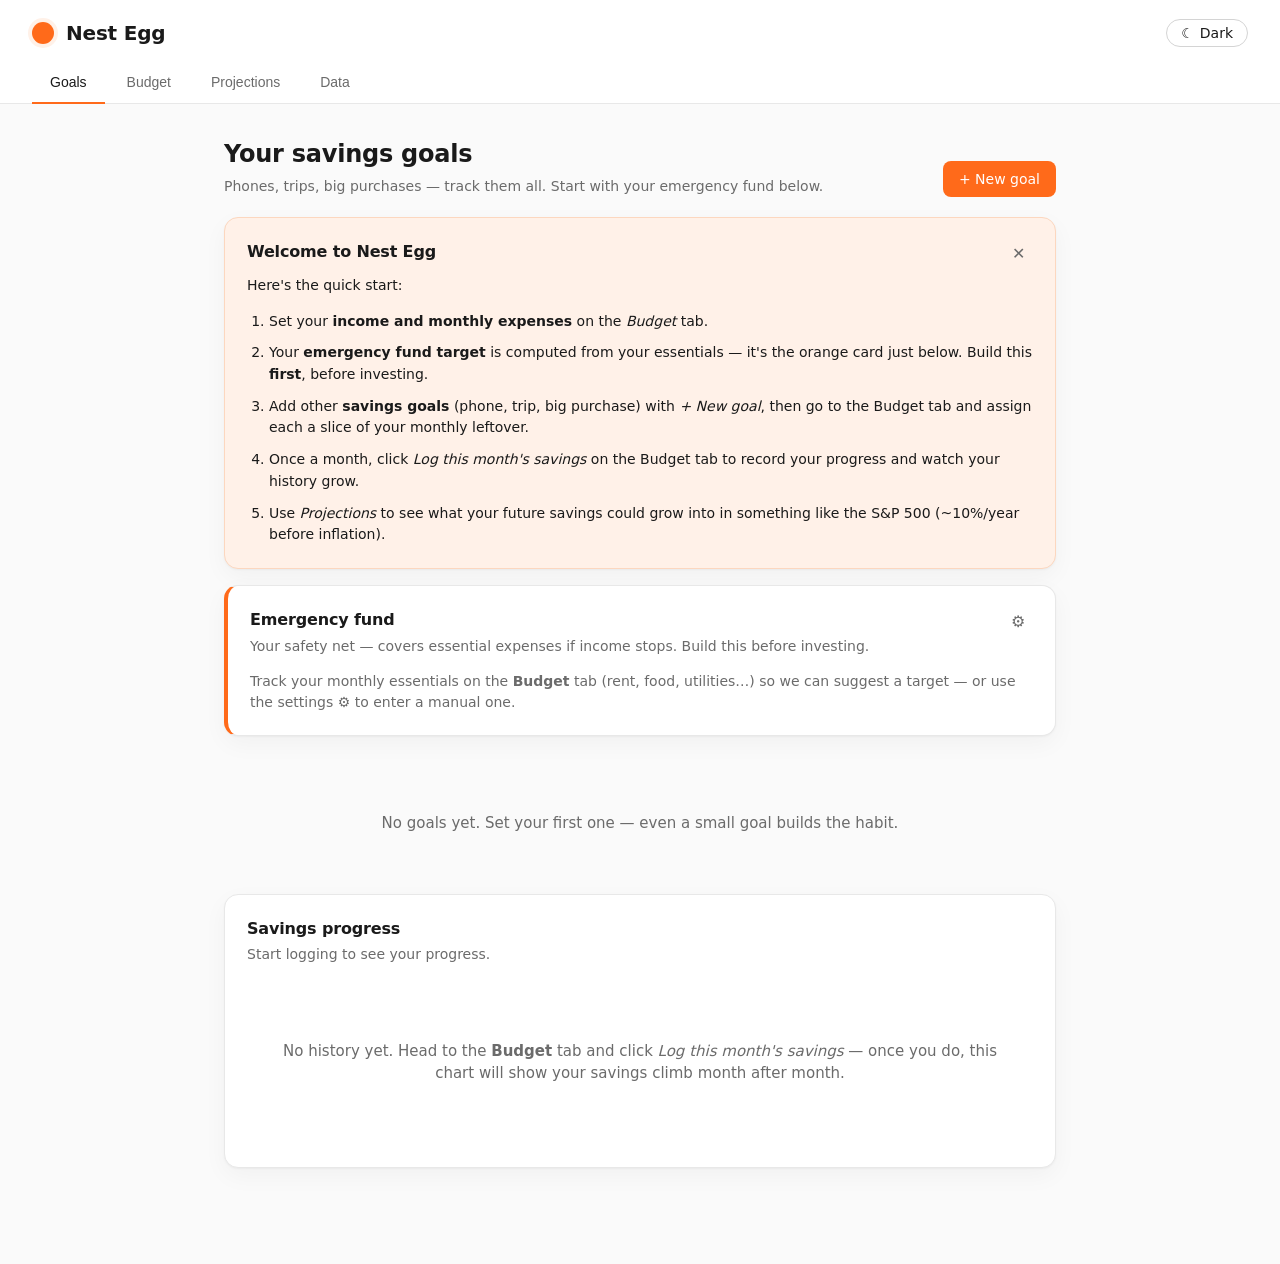
==== index.html @ 16739f88 "Add files via upload" ====
<!DOCTYPE html>
<html lang="en">
<head>
  <meta charset="UTF-8" />
  <meta name="viewport" content="width=device-width, initial-scale=1.0" />
  <title>Nest Egg — Save, plan, grow</title>
  <meta name="theme-color" content="#ff6a1a" />
  <meta name="color-scheme" content="light only" />
  <meta name="apple-mobile-web-app-capable" content="yes" />
  <meta name="apple-mobile-web-app-status-bar-style" content="default" />
  <meta name="apple-mobile-web-app-title" content="Nest Egg" />
  <link rel="manifest" href="manifest.webmanifest" />
  <link rel="icon" type="image/svg+xml" href="icon.svg" />
  <link rel="apple-touch-icon" href="icon.svg" />
  <link rel="stylesheet" href="styles.css" />
  <script>
    // Apply saved theme before paint so there's no flash of the wrong palette.
    try {
      var t = localStorage.getItem("nestegg.theme");
      if (t === "dark") document.documentElement.setAttribute("data-theme", "dark");
    } catch (e) {}
  </script>
</head>
<body>
  <header class="app-header">
    <div class="brand">
      <div class="brand-left">
        <span class="brand-mark"></span>
        <h1>Nest Egg</h1>
      </div>
      <button class="theme-toggle" id="theme-toggle" aria-label="Toggle theme">
        <span id="theme-toggle-icon">☾</span>
        <span id="theme-toggle-label">Dark</span>
      </button>
    </div>
    <nav class="tabs" role="tablist">
      <button class="tab active" data-view="goals" role="tab">Goals</button>
      <button class="tab" data-view="budget" role="tab">Budget</button>
      <button class="tab" data-view="projections" role="tab">Projections</button>
      <button class="tab" data-view="data" role="tab">Data</button>
    </nav>
  </header>

  <main class="container">
    <!-- ───────── GOALS ───────── -->
    <section class="view active" id="view-goals">
      <div class="view-header">
        <div>
          <h2>Your savings goals</h2>
          <p class="subtle">Phones, trips, big purchases — track them all. Start with your emergency fund below.</p>
        </div>
        <button class="btn btn-primary" id="add-goal-btn">+ New goal</button>
      </div>

      <div class="card onboarding-card hidden" id="onboarding-card">
        <div class="onboarding-header">
          <h3>Welcome to Nest Egg</h3>
          <button class="btn-icon" id="onboarding-dismiss" title="Dismiss" aria-label="Dismiss">✕</button>
        </div>
        <p class="card-text" style="color: var(--ink);">Here's the quick start:</p>
        <ol class="onboarding-steps">
          <li>Set your <strong>income and monthly expenses</strong> on the <em>Budget</em> tab.</li>
          <li>Your <strong>emergency fund target</strong> is computed from your essentials — it's the orange card just below. Build this <strong>first</strong>, before investing.</li>
          <li>Add other <strong>savings goals</strong> (phone, trip, big purchase) with <em>+ New goal</em>, then go to the Budget tab and assign each a slice of your monthly leftover.</li>
          <li>Once a month, click <em>Log this month's savings</em> on the Budget tab to record your progress and watch your history grow.</li>
          <li>Use <em>Projections</em> to see what your future savings could grow into in something like the S&amp;P 500 (~10%/year before inflation).</li>
        </ol>
      </div>

      <div class="card networth-card hidden" id="networth-card">
        <div class="networth-label">Your nest egg, so far</div>
        <div class="networth-value" id="networth-value">€0</div>
        <div class="networth-sub" id="networth-sub"></div>
      </div>

      <div class="card emergency-fund-card" id="emergency-fund-card">
        <div class="ef-header">
          <div>
            <h3>Emergency fund</h3>
            <p class="subtle">Your safety net — covers essential expenses if income stops. Build this before investing.</p>
          </div>
          <button class="btn-icon" id="ef-settings-toggle" title="Settings">⚙</button>
        </div>

        <div class="ef-body" id="ef-body"></div>

        <div class="ef-settings hidden" id="ef-settings">
          <div class="form-row">
            <label>
              <span>Months of essentials to cover</span>
              <input type="range" id="ef-months" min="1" max="12" step="1" value="6" />
              <output id="ef-months-out">6 months</output>
            </label>
          </div>
          <div class="form-row">
            <label>
              <span>Manual target override (€)</span>
              <input type="number" id="ef-manual-target" min="0" step="100" placeholder="leave blank to auto-compute" />
            </label>
            <label>
              <span>Current balance (€)</span>
              <input type="number" id="ef-saved" min="0" step="10" />
            </label>
          </div>
          <p class="footnote">"Essentials" = Housing, Utilities, Phone &amp; internet, Food &amp; groceries, Transport, Health &amp; insurance.</p>
        </div>
      </div>

      <div class="goal-form hidden" id="goal-form">
        <h3 class="goal-form-title" id="goal-form-title">New goal</h3>
        <div class="form-row">
          <label style="flex: 0 0 110px;">
            <span>Icon</span>
            <select id="goal-icon">
              <option value="">—</option>
              <option value="✈">✈ Travel</option>
              <option value="🏖">🏖 Vacation</option>
              <option value="📱">📱 Tech</option>
              <option value="🏠">🏠 Home</option>
              <option value="🚗">🚗 Car</option>
              <option value="👶">👶 Baby</option>
              <option value="🎓">🎓 Education</option>
              <option value="💍">💍 Wedding</option>
              <option value="🎁">🎁 Gift</option>
              <option value="💰">💰 Money</option>
            </select>
          </label>
          <label>
            <span>Goal name</span>
            <input type="text" id="goal-name" placeholder="e.g. Trip to Japan" />
          </label>
          <label style="flex: 0 0 130px;">
            <span>Target (€)</span>
            <input type="number" id="goal-target" min="0" step="1" placeholder="2500" />
          </label>
        </div>
        <div class="form-row">
          <label>
            <span>Already saved (€)</span>
            <input type="number" id="goal-saved" min="0" step="1" placeholder="0" />
          </label>
          <label>
            <span>Target date</span>
            <input type="date" id="goal-date" />
          </label>
        </div>
        <div class="form-actions">
          <button class="btn btn-ghost" id="cancel-goal-btn">Cancel</button>
          <button class="btn btn-primary" id="save-goal-btn">Save goal</button>
        </div>
      </div>

      <div class="goal-list" id="goal-list"></div>
      <div class="empty-state hidden" id="goals-empty">
        <p>No goals yet. Set your first one — even a small goal builds the habit.</p>
      </div>

      <div class="card" id="history-card">
        <div class="card-header">
          <div>
            <h3>Savings progress</h3>
            <span class="subtle" id="history-summary">Start logging to see your progress.</span>
          </div>
        </div>
        <div class="empty-state hidden" id="history-empty">
          <p>No history yet. Head to the <strong>Budget</strong> tab and click <em>Log this month's savings</em> — once you do, this chart will show your savings climb month after month.</p>
        </div>
        <canvas id="history-chart"></canvas>
      </div>
    </section>

    <!-- ───────── BUDGET ───────── -->
    <section class="view" id="view-budget">
      <div class="view-header">
        <div>
          <h2>Monthly budget</h2>
          <p class="subtle">The 50/30/20 rule: needs, wants, and savings. Adjust to fit your life.</p>
        </div>
      </div>

      <div class="card">
        <label class="big-input">
          <span>Monthly income (€, after tax)</span>
          <input type="number" id="income" min="0" step="1" placeholder="2000" />
        </label>
      </div>

      <div class="card">
        <div class="card-header">
          <h3>How you split it</h3>
          <button class="btn btn-ghost btn-sm" id="reset-split-btn">Reset to 50/30/20</button>
        </div>
        <div class="split-rows" id="split-rows"></div>
        <div class="split-total" id="split-total"></div>
      </div>

      <div class="card hint" id="budget-hint"></div>

      <div class="card hidden" id="goal-alloc-card">
        <div class="card-header">
          <h3>Send your savings to your goals</h3>
          <span class="subtle" id="goal-alloc-summary"></span>
        </div>
        <div class="split-rows" id="goal-alloc-rows"></div>
        <div class="empty-state hidden" id="goal-alloc-empty">
          <p>No goals yet. Add one on the <strong>Goals</strong> tab and you can dedicate a slice of your savings to it.</p>
        </div>
        <div class="alloc-actions hidden" id="alloc-actions">
          <button class="btn btn-ghost btn-sm" id="suggest-split-btn" title="Distribute based on how much each goal needs per month">Suggest balanced split</button>
          <button class="btn btn-primary btn-sm" id="log-savings-btn">Log this month's savings</button>
        </div>
        <div class="log-confirm-panel hidden" id="log-confirm-panel"></div>
        <div class="log-status hidden" id="log-status">
          <span class="subtle" id="log-status-text"></span>
          <button class="btn btn-ghost btn-sm" id="undo-log-btn">Undo last log</button>
        </div>
      </div>

      <div class="card" id="expense-card">
        <div class="card-header">
          <div>
            <h3>Monthly expenses</h3>
            <span class="subtle" id="expense-total">Nothing tracked yet</span>
          </div>
          <button class="btn btn-primary btn-sm" id="add-expense-btn">+ Add expense</button>
        </div>

        <div class="expense-form hidden" id="expense-form">
          <h4 class="form-title" id="expense-form-title">New expense</h4>
          <div class="form-row">
            <label>
              <span>Description</span>
              <input type="text" id="expense-name" placeholder="e.g. Rent, Spotify, Groceries" />
            </label>
            <label>
              <span>Category</span>
              <select id="expense-category"></select>
            </label>
          </div>
          <div class="form-row">
            <label>
              <span>Amount (€)</span>
              <input type="number" id="expense-amount" min="0" step="1" placeholder="50" />
            </label>
            <label>
              <span>How often?</span>
              <select id="expense-frequency">
                <option value="monthly">Every month</option>
                <option value="yearly">Once a year</option>
              </select>
            </label>
          </div>
          <div class="form-actions">
            <button class="btn btn-ghost btn-sm" id="cancel-expense-btn">Cancel</button>
            <button class="btn btn-primary btn-sm" id="save-expense-btn">Save expense</button>
          </div>
        </div>

        <div class="expense-groups" id="expense-groups"></div>
        <div class="empty-state hidden" id="expense-empty">
          <p>No expenses tracked yet. Add your first one — even just your rent — to see how much you have left to save.</p>
        </div>
      </div>

      <div class="card hidden" id="expense-summary-card">
        <h3>Your monthly budget</h3>
        <div class="savings-rate-line hidden" id="savings-rate-line"></div>
        <div class="summary-rows" id="summary-rows"></div>
        <div class="summary-hint" id="summary-hint"></div>
      </div>
    </section>

    <!-- ───────── PROJECTIONS ───────── -->
    <section class="view" id="view-projections">
      <div class="view-header">
        <div>
          <h2>What if you keep saving?</h2>
          <p class="subtle">See what regular savings can grow into. The S&amp;P 500 averaged ~10%/year (before inflation) historically.</p>
        </div>
      </div>

      <div class="card">
        <div class="projection-inputs">
          <label>
            <span>Monthly contribution (€)</span>
            <input type="number" id="proj-monthly" min="0" step="10" value="200" />
          </label>
          <label>
            <span>Starting amount (€)</span>
            <input type="number" id="proj-initial" min="0" step="100" value="0" />
          </label>
          <label>
            <span>Years</span>
            <input type="range" id="proj-years" min="1" max="50" value="20" />
            <output id="proj-years-out">20 years</output>
          </label>
          <label>
            <span>Annual return (%)</span>
            <input type="range" id="proj-rate" min="0" max="15" step="0.5" value="10" />
            <output id="proj-rate-out">10% — S&amp;P 500 avg</output>
          </label>
          <label class="proj-full">
            <span>Annual inflation (%)</span>
            <input type="range" id="proj-inflation" min="0" max="8" step="0.5" value="2.5" />
            <output id="proj-inflation-out">2.5% — typical long-term</output>
          </label>
        </div>
      </div>

      <div class="card results">
        <div class="result-grid">
          <div class="result-block">
            <div class="result-label">Final balance</div>
            <div class="result-value" id="proj-final">€0</div>
            <div class="result-sub" id="proj-real">in today's money: €0</div>
          </div>
          <div class="result-block">
            <div class="result-label">You contributed</div>
            <div class="result-value subtle" id="proj-contrib">€0</div>
          </div>
          <div class="result-block">
            <div class="result-label">Growth from returns</div>
            <div class="result-value accent" id="proj-growth">€0</div>
          </div>
        </div>
        <canvas id="proj-chart" width="800" height="320"></canvas>
        <p class="footnote">Returns are not guaranteed. Markets fluctuate; past performance doesn't predict future results. This projection ignores inflation and taxes.</p>
      </div>
    </section>

    <!-- ───────── DATA ───────── -->
    <section class="view" id="view-data">
      <div class="view-header">
        <div>
          <h2>Your data</h2>
          <p class="subtle">Back up, restore, or reset. Everything is stored in your browser — exporting is the only way to keep it safe across devices or browser resets.</p>
        </div>
      </div>

      <div class="data-warning hidden" id="data-warning"></div>

      <div class="card">
        <h3>Install on this device</h3>
        <p class="card-text">Add Nest Egg to your home screen as a real app. Once installed, it opens in its own window and keeps working when you're offline.</p>
        <button class="btn btn-primary" id="install-btn" disabled>Install Nest Egg</button>
        <p class="card-text" id="install-help" style="margin: 14px 0 0 0; font-size: 13px;">
          <strong>iOS (Safari):</strong> tap the Share icon, then "Add to Home Screen".<br />
          <strong>Android (Chrome/Edge):</strong> the install button above turns on when the browser is ready.<br />
          <strong>Desktop (Chrome/Edge):</strong> a small install icon also appears in the address bar.
        </p>
      </div>

      <div class="card">
        <h3>Export</h3>
        <p class="card-text">Download a JSON file with all your goals, expenses, budget, emergency fund, and log history. Keep it as a backup, or use it to move to another browser or device.</p>
        <button class="btn btn-primary" id="export-btn">Download my data</button>
      </div>

      <div class="card">
        <h3>Import</h3>
        <p class="card-text">Restore from a Nest Egg backup file. <strong>This replaces your current data.</strong></p>
        <input type="file" id="import-file" accept=".json,application/json" hidden />
        <button class="btn btn-ghost" id="import-btn">Choose file…</button>
      </div>

      <div class="card">
        <h3>Reset</h3>
        <p class="card-text">Clear everything and start fresh. <strong>This cannot be undone</strong> — export a backup first if there's any chance you'll want it back.</p>
        <button class="btn btn-ghost danger" id="reset-btn">Reset everything</button>
      </div>
    </section>
  </main>

  <script src="app.js"></script>
</body>
</html>
---- styles.css ----
:root {
  color-scheme: only light;
  --white: #ffffff;
  --bg: #fafafa;
  --black: #0f0f0f;
  --ink: #1a1a1a;
  --muted: #6b6b6b;
  --line: #e8e8e8;
  --line-strong: #d4d4d4;
  --orange: #ff6a1a;
  --orange-soft: #fff1e8;
  --orange-deep: #e85a0c;
  --shadow: 0 1px 2px rgba(0, 0, 0, 0.04), 0 8px 24px rgba(0, 0, 0, 0.04);
  --radius: 14px;
  --radius-sm: 8px;
}

[data-theme="dark"] {
  color-scheme: only dark;
  --white: #1c1c1e;     /* card surface */
  --bg: #0a0a0a;        /* page background */
  --black: #ffffff;     /* contrast color for "done" indicators */
  --ink: #f0f0f0;
  --muted: #8e8e93;
  --line: #2a2a2c;
  --line-strong: #3a3a3c;
  --orange: #ff6a1a;
  --orange-soft: #2a1a10; /* warm dark tint, replaces light orange */
  --orange-deep: #ff8540;
  --shadow: 0 1px 2px rgba(0, 0, 0, 0.5), 0 8px 24px rgba(0, 0, 0, 0.5);
}

* { box-sizing: border-box; }

html, body {
  margin: 0;
  padding: 0;
  background: var(--bg);
  color: var(--ink);
  font-family: -apple-system, BlinkMacSystemFont, "Segoe UI", Inter, system-ui, sans-serif;
  font-size: 15px;
  line-height: 1.5;
  -webkit-font-smoothing: antialiased;
}

h1, h2, h3 { margin: 0; font-weight: 600; letter-spacing: -0.01em; }
h1 { font-size: 20px; }
h2 { font-size: 24px; }
h3 { font-size: 16px; }
p { margin: 0; }
.subtle { color: var(--muted); font-size: 14px; }
.accent { color: var(--orange); }
.hidden { display: none !important; }

/* ───── Header ───── */
.app-header {
  background: var(--white);
  border-bottom: 1px solid var(--line);
  padding: 18px 32px 0;
  position: sticky;
  top: 0;
  z-index: 10;
}
.brand {
  display: flex;
  align-items: center;
  justify-content: space-between;
  gap: 12px;
  margin-bottom: 14px;
}
.brand-left {
  display: flex;
  align-items: center;
  gap: 12px;
}
.theme-toggle {
  background: transparent;
  border: 1px solid var(--line-strong);
  color: var(--ink);
  padding: 6px 14px;
  border-radius: 999px;
  font-size: 14px;
  font-weight: 500;
  cursor: pointer;
  font-family: inherit;
  display: inline-flex;
  align-items: center;
  gap: 6px;
  line-height: 1;
  transition: background 0.15s, border-color 0.15s, color 0.15s;
}
.theme-toggle:hover {
  background: var(--bg);
  border-color: var(--ink);
}
.brand-mark {
  width: 22px;
  height: 22px;
  border-radius: 50%;
  background: var(--orange);
  box-shadow: 0 0 0 4px var(--orange-soft);
  display: inline-block;
}
.tabs {
  display: flex;
  gap: 4px;
}
.tab {
  background: transparent;
  border: none;
  padding: 12px 18px;
  font-size: 14px;
  font-weight: 500;
  color: var(--muted);
  cursor: pointer;
  border-bottom: 2px solid transparent;
  margin-bottom: -1px;
  transition: color 0.15s, border-color 0.15s;
}
.tab:hover { color: var(--ink); }
.tab.active {
  color: var(--ink);
  border-bottom-color: var(--orange);
}

/* ───── Layout ───── */
.container {
  max-width: 880px;
  margin: 0 auto;
  padding: 32px 24px 80px;
}
.view { display: none; }
.view.active { display: block; }
.view-header {
  display: flex;
  align-items: flex-end;
  justify-content: space-between;
  gap: 16px;
  margin-bottom: 20px;
}
.view-header h2 { margin-bottom: 4px; }

/* ───── Cards ───── */
.card {
  background: var(--white);
  border: 1px solid var(--line);
  border-radius: var(--radius);
  padding: 22px;
  box-shadow: var(--shadow);
  margin-bottom: 16px;
}
.card-header {
  display: flex;
  justify-content: space-between;
  align-items: center;
  margin-bottom: 14px;
}
.hint {
  background: var(--orange-soft);
  border-color: #fcd7bf;
  color: var(--ink);
  font-size: 14px;
}

/* ───── Buttons ───── */
.btn {
  border: none;
  border-radius: var(--radius-sm);
  padding: 10px 16px;
  font-size: 14px;
  font-weight: 500;
  cursor: pointer;
  font-family: inherit;
  transition: background 0.15s, color 0.15s, border-color 0.15s;
}
.btn-sm { padding: 6px 12px; font-size: 13px; }
.btn-primary {
  background: var(--orange);
  color: var(--white);
}
.btn-primary:hover { background: var(--orange-deep); }
.btn-ghost {
  background: transparent;
  color: var(--ink);
  border: 1px solid var(--line-strong);
}
.btn-ghost:hover { background: var(--bg); }
.btn:disabled { opacity: 0.4; cursor: not-allowed; }
.btn:disabled:hover { background: var(--orange); }
.btn-ghost:disabled:hover { background: transparent; }
.btn-icon {
  background: transparent;
  border: none;
  color: var(--muted);
  cursor: pointer;
  font-size: 16px;
  padding: 4px 8px;
  border-radius: 6px;
}
.btn-icon:hover { background: var(--bg); color: var(--ink); }

/* ───── Forms ───── */
label {
  display: flex;
  flex-direction: column;
  gap: 6px;
  font-size: 13px;
  font-weight: 500;
  color: var(--ink);
  flex: 1;
}
label > span { color: var(--muted); font-weight: 500; }
input[type="text"],
input[type="number"],
input[type="date"] {
  border: 1px solid var(--line-strong);
  border-radius: var(--radius-sm);
  padding: 10px 12px;
  font-size: 15px;
  font-family: inherit;
  color: var(--ink);
  background: var(--white);
  outline: none;
  transition: border-color 0.15s, box-shadow 0.15s;
}
input[type="text"]:focus,
input[type="number"]:focus,
input[type="date"]:focus {
  border-color: var(--orange);
  box-shadow: 0 0 0 3px var(--orange-soft);
}

select {
  border: 1px solid var(--line-strong);
  border-radius: var(--radius-sm);
  padding: 10px 12px;
  font-size: 15px;
  font-family: inherit;
  color: var(--ink);
  background-color: var(--white);
  outline: none;
  cursor: pointer;
  appearance: none;
  -webkit-appearance: none;
  background-image: url("data:image/svg+xml;charset=UTF-8,%3csvg xmlns='http://www.w3.org/2000/svg' viewBox='0 0 24 24' fill='none' stroke='%23666' stroke-width='2'%3e%3cpolyline points='6 9 12 15 18 9'%3e%3c/polyline%3e%3c/svg%3e");
  background-repeat: no-repeat;
  background-position: right 10px center;
  background-size: 16px;
  padding-right: 36px;
  transition: border-color 0.15s, box-shadow 0.15s;
}
select:focus {
  border-color: var(--orange);
  box-shadow: 0 0 0 3px var(--orange-soft);
}
.form-row {
  display: flex;
  gap: 14px;
  margin-bottom: 14px;
  flex-wrap: wrap;
}
.form-actions {
  display: flex;
  justify-content: flex-end;
  gap: 10px;
  margin-top: 8px;
}
.big-input span { font-size: 13px; }
.big-input input {
  font-size: 28px;
  font-weight: 600;
  padding: 14px 16px;
  letter-spacing: -0.01em;
}

/* ───── Range sliders ───── */
input[type="range"] {
  -webkit-appearance: none;
  appearance: none;
  width: 100%;
  height: 4px;
  background: var(--line);
  border-radius: 999px;
  outline: none;
  margin: 8px 0;
}
input[type="range"]::-webkit-slider-thumb {
  -webkit-appearance: none;
  width: 20px;
  height: 20px;
  border-radius: 50%;
  background: var(--orange);
  cursor: pointer;
  border: 3px solid var(--white);
  box-shadow: 0 1px 4px rgba(0,0,0,0.2);
}
input[type="range"]::-moz-range-thumb {
  width: 20px;
  height: 20px;
  border-radius: 50%;
  background: var(--orange);
  cursor: pointer;
  border: 3px solid var(--white);
  box-shadow: 0 1px 4px rgba(0,0,0,0.2);
}
output {
  font-size: 13px;
  color: var(--muted);
  font-weight: 500;
}

.goal-form {
  background: var(--white);
  border: 1px solid var(--line);
  border-radius: var(--radius);
  padding: 22px;
  margin-bottom: 16px;
  box-shadow: var(--shadow);
}
.goal-form-title { margin-bottom: 14px; }
.goal-actions { display: flex; gap: 4px; }

/* ───── Goal list ───── */
.goal-list { display: flex; flex-direction: column; gap: 12px; }
.goal-item {
  background: var(--white);
  border: 1px solid var(--line);
  border-radius: var(--radius);
  padding: 20px;
  box-shadow: var(--shadow);
}
.goal-top {
  display: flex;
  justify-content: space-between;
  align-items: flex-start;
  gap: 12px;
  margin-bottom: 14px;
}
.goal-name { font-size: 17px; font-weight: 600; }
.goal-icon { margin-right: 8px; font-size: 18px; }
.goal-meta { color: var(--muted); font-size: 13px; margin-top: 2px; }
.goal-amounts {
  font-size: 13px;
  color: var(--muted);
  margin-bottom: 8px;
  display: flex;
  justify-content: space-between;
}
.goal-amounts strong { color: var(--ink); font-weight: 600; }
.progress-bar {
  height: 8px;
  background: var(--line);
  border-radius: 999px;
  overflow: hidden;
}
.progress-fill {
  height: 100%;
  background: var(--orange);
  border-radius: 999px;
  transition: width 0.3s ease;
}
.progress-fill.done { background: var(--black); }
.goal-footer {
  margin-top: 10px;
  font-size: 13px;
  color: var(--muted);
}
.empty-state {
  text-align: center;
  padding: 60px 20px;
  color: var(--muted);
}

/* ───── Onboarding ───── */
.onboarding-card {
  background: var(--orange-soft);
  border-color: #fcd7bf;
}
[data-theme="dark"] .onboarding-card { border-color: #3a2010; }
.onboarding-header {
  display: flex;
  justify-content: space-between;
  align-items: flex-start;
  margin-bottom: 8px;
}
.onboarding-header h3 { margin: 0; }
.onboarding-steps {
  padding-left: 22px;
  margin: 12px 0 0 0;
}
.onboarding-steps li {
  margin-bottom: 10px;
  line-height: 1.55;
  font-size: 14px;
  color: var(--ink);
}
.onboarding-steps li:last-child { margin-bottom: 0; }

/* ───── Net worth headline ───── */
.networth-card {
  text-align: center;
  padding: 28px 22px;
}
.networth-label {
  font-size: 11px;
  text-transform: uppercase;
  letter-spacing: 0.08em;
  color: var(--muted);
  margin-bottom: 8px;
  font-weight: 600;
}
.networth-value {
  font-size: 42px;
  font-weight: 600;
  color: var(--orange);
  letter-spacing: -0.02em;
  font-variant-numeric: tabular-nums;
  line-height: 1.1;
}
.networth-sub {
  font-size: 13px;
  color: var(--muted);
  margin-top: 8px;
  line-height: 1.5;
}
.networth-sub strong { color: var(--ink); font-weight: 600; }

/* ───── Emergency fund ───── */
.emergency-fund-card {
  border-left: 4px solid var(--orange);
}
.ef-header {
  display: flex;
  justify-content: space-between;
  align-items: flex-start;
  gap: 12px;
  margin-bottom: 14px;
}
.ef-header h3 { margin-bottom: 4px; }
.ef-meta {
  font-size: 13px;
  color: var(--muted);
  margin-bottom: 12px;
}
.ef-amounts {
  display: flex;
  justify-content: space-between;
  font-size: 14px;
  margin-bottom: 8px;
}
.ef-amounts strong { color: var(--ink); font-weight: 600; }
.ef-celebrate {
  background: var(--orange-soft);
  border: 1px solid #fcd7bf;
  padding: 14px;
  border-radius: var(--radius-sm);
  font-size: 14px;
  line-height: 1.5;
}
.ef-celebrate strong { color: var(--orange-deep); }
.ef-settings {
  margin-top: 16px;
  padding-top: 16px;
  border-top: 1px solid var(--line);
}
.emergency-fund-row .split-name { color: var(--orange-deep); font-weight: 600; }

/* ───── Savings history chart ───── */
#history-chart {
  width: 100%;
  height: 260px;
  display: block;
  margin-top: 8px;
}

/* ───── Data tab ───── */
.card-text {
  margin: 0 0 14px 0;
  line-height: 1.55;
  color: var(--muted);
  font-size: 14px;
}
.card-text strong { color: var(--ink); }
.btn-ghost.danger {
  color: var(--orange-deep);
  border-color: var(--orange-deep);
}
.btn-ghost.danger:hover { background: var(--orange-soft); }

.data-warning {
  background: var(--orange-soft);
  border: 1px solid #fcd7bf;
  padding: 12px 14px;
  border-radius: var(--radius-sm);
  margin-bottom: 16px;
  font-size: 14px;
  line-height: 1.5;
}
[data-theme="dark"] .data-warning { border-color: #3a2010; }

/* ───── Dark-mode overrides for spots that hardcode light colors ───── */
[data-theme="dark"] .hint,
[data-theme="dark"] .log-confirm-panel,
[data-theme="dark"] .summary-hint,
[data-theme="dark"] .ef-celebrate,
[data-theme="dark"] .log-warning {
  border-color: #3a2010;
}
[data-theme="dark"] .log-confirm-list li { border-bottom-color: #3a2010; }
[data-theme="dark"] .log-warning { background: #2a1810; color: #ff8540; }
[data-theme="dark"] .summary-hint.warning {
  background: var(--white);
  border-color: var(--orange-deep);
  color: var(--orange-deep);
}

/* ───── Budget split ───── */
.split-rows { display: flex; flex-direction: column; gap: 14px; }
.split-row {
  display: grid;
  grid-template-columns: 110px 1fr 80px 110px;
  gap: 12px;
  align-items: center;
}
.split-name { font-weight: 500; }
.split-name small { color: var(--muted); font-weight: 400; display: block; font-size: 12px; }
.split-row input[type="range"] { margin: 0; }
.split-row input[type="number"] {
  text-align: right;
  font-size: 13px;
  padding: 6px 10px;
}
.split-amount {
  text-align: right;
  font-weight: 600;
  font-variant-numeric: tabular-nums;
}
.split-total {
  margin-top: 16px;
  padding-top: 14px;
  border-top: 1px solid var(--line);
  display: flex;
  justify-content: space-between;
  font-size: 14px;
}
.split-total.over { color: var(--orange-deep); }

.unassigned-row .split-name,
.unassigned-row .split-amount { color: var(--muted); }
.unassigned-row .split-name { font-weight: 500; }
.unassigned-info {
  grid-column: 2 / span 2;
  color: var(--muted);
  font-size: 13px;
  font-style: italic;
}

#goal-alloc-summary.over { color: var(--orange-deep); font-weight: 600; }

.alloc-actions {
  display: flex;
  justify-content: space-between;
  gap: 12px;
  margin-top: 18px;
  padding-top: 14px;
  border-top: 1px solid var(--line);
}

.log-confirm-panel {
  margin-top: 14px;
  padding: 16px;
  background: var(--orange-soft);
  border: 1px solid #fcd7bf;
  border-radius: var(--radius-sm);
}
.log-confirm-title { font-weight: 600; margin-bottom: 10px; font-size: 14px; }
.log-confirm-list { list-style: none; padding: 0; margin: 0 0 14px 0; }
.log-confirm-list li {
  display: flex;
  justify-content: space-between;
  padding: 5px 0;
  font-size: 14px;
  border-bottom: 1px dashed #fcd7bf;
}
.log-confirm-list li:last-child { border-bottom: none; }
.log-confirm-list strong { color: var(--orange-deep); font-variant-numeric: tabular-nums; }
.log-confirm-actions { display: flex; justify-content: flex-end; gap: 8px; }

.log-warning {
  background: #fff4e6;
  color: var(--orange-deep);
  border: 1px solid #ffd8b3;
  padding: 10px 12px;
  border-radius: var(--radius-sm);
  margin-bottom: 12px;
  font-size: 13px;
  font-weight: 500;
}

.log-status {
  display: flex;
  justify-content: space-between;
  align-items: center;
  gap: 12px;
  margin-top: 10px;
  font-size: 13px;
  color: var(--muted);
}

/* ───── Expenses ───── */
.card-header > div h3 { margin-bottom: 2px; }
.form-title { margin: 0 0 14px 0; font-size: 16px; font-weight: 600; }

.expense-form {
  background: var(--bg);
  border: 1px solid var(--line);
  border-radius: var(--radius-sm);
  padding: 16px;
  margin-bottom: 18px;
}

.expense-groups { display: flex; flex-direction: column; gap: 18px; }
.expense-group-header {
  display: flex;
  justify-content: space-between;
  align-items: center;
  padding: 8px 0;
  border-bottom: 1px solid var(--line);
  margin-bottom: 4px;
  font-size: 12px;
  text-transform: uppercase;
  letter-spacing: 0.08em;
  font-weight: 600;
  color: var(--muted);
}
.expense-group-total { color: var(--ink); font-size: 13px; }
.expense-item {
  display: grid;
  grid-template-columns: 1fr auto auto;
  gap: 12px;
  align-items: center;
  padding: 10px 4px;
  border-bottom: 1px solid var(--line);
}
.expense-item:last-child { border-bottom: none; }
.expense-name { font-size: 14px; }
.expense-amount {
  font-weight: 600;
  font-variant-numeric: tabular-nums;
  text-align: right;
  min-width: 70px;
}
.expense-amount-sub {
  display: block;
  font-size: 11px;
  font-weight: 400;
  color: var(--muted);
  margin-top: 2px;
}
.expense-actions { display: flex; gap: 0; }

/* ───── Plan vs reality summary ───── */
.savings-rate-line {
  display: inline-block;
  background: var(--orange-soft);
  border: 1px solid #fcd7bf;
  color: var(--orange-deep);
  font-size: 13px;
  font-weight: 500;
  padding: 4px 10px;
  border-radius: 999px;
  margin-bottom: 14px;
}
[data-theme="dark"] .savings-rate-line { border-color: #3a2010; }

.summary-rows { display: flex; flex-direction: column; gap: 4px; margin-bottom: 16px; }
.summary-row {
  display: flex;
  justify-content: space-between;
  padding: 8px 0;
  font-size: 15px;
}
.summary-row span:last-child {
  font-weight: 600;
  font-variant-numeric: tabular-nums;
}
.summary-row.subtotal {
  border-top: 1px solid var(--line);
  padding-top: 12px;
  margin-top: 4px;
}
.summary-row.subtotal span:last-child {
  font-size: 17px;
  font-weight: 600;
  color: var(--ink);
}
.summary-row.subtotal.negative span:last-child { color: var(--orange-deep); }

.summary-row.deduction-row {
  padding: 4px 0;
  font-size: 14px;
}
.summary-row.deduction-row .indented {
  padding-left: 14px;
  color: var(--muted);
}
.summary-row.deduction-row span:last-child {
  color: var(--muted);
  font-weight: 500;
}

.summary-row.total {
  border-top: 1px solid var(--line);
  padding-top: 14px;
  margin-top: 6px;
  font-size: 16px;
}
.summary-row.total span:last-child {
  font-size: 24px;
  color: var(--orange);
}
.summary-row.total.negative span:last-child { color: var(--orange-deep); }

.summary-hint {
  background: var(--orange-soft);
  border: 1px solid #fcd7bf;
  padding: 12px 14px;
  border-radius: var(--radius-sm);
  font-size: 14px;
  line-height: 1.5;
}
.summary-hint.warning {
  background: #fff;
  border-color: var(--orange-deep);
  color: var(--orange-deep);
  font-weight: 500;
}

.toast {
  position: fixed;
  bottom: 24px;
  left: 50%;
  transform: translateX(-50%) translateY(20px);
  background: var(--black);
  color: var(--white);
  padding: 12px 18px;
  border-radius: var(--radius-sm);
  font-size: 14px;
  box-shadow: 0 8px 24px rgba(0,0,0,0.18);
  opacity: 0;
  pointer-events: none;
  transition: opacity 0.2s, transform 0.2s;
  z-index: 100;
}
.toast.show {
  opacity: 1;
  transform: translateX(-50%) translateY(0);
}

.goal-budget-line {
  font-size: 13px;
  color: var(--orange-deep);
  background: var(--orange-soft);
  border-radius: var(--radius-sm);
  padding: 8px 10px;
  margin-top: 10px;
}
.goal-budget-line strong { color: var(--ink); }

/* ───── Projection results ───── */
.projection-inputs {
  display: grid;
  grid-template-columns: 1fr 1fr;
  gap: 18px;
}
.projection-inputs label.proj-full { grid-column: 1 / -1; }
.result-sub {
  margin-top: 4px;
  font-size: 12px;
  color: var(--muted);
  font-variant-numeric: tabular-nums;
}
.result-grid {
  display: grid;
  grid-template-columns: repeat(3, 1fr);
  gap: 16px;
  margin-bottom: 22px;
}
.result-block {
  padding: 14px;
  border-right: 1px solid var(--line);
}
.result-block:last-child { border-right: none; }
.result-label {
  font-size: 12px;
  color: var(--muted);
  text-transform: uppercase;
  letter-spacing: 0.06em;
  margin-bottom: 6px;
}
.result-value {
  font-size: 26px;
  font-weight: 600;
  letter-spacing: -0.01em;
  font-variant-numeric: tabular-nums;
}
#proj-chart {
  width: 100%;
  height: 320px;
  display: block;
}
.footnote {
  font-size: 12px;
  color: var(--muted);
  margin-top: 12px;
  line-height: 1.5;
}

/* ───── Responsive ───── */
@media (max-width: 640px) {
  .app-header { padding: 16px 16px 0; }
  .container { padding: 24px 16px 60px; }
  .view-header { flex-direction: column; align-items: stretch; }
  .form-row { flex-direction: column; }
  .projection-inputs { grid-template-columns: 1fr; }
  .result-grid { grid-template-columns: 1fr; }
  .result-block { border-right: none; border-bottom: 1px solid var(--line); }
  .result-block:last-child { border-bottom: none; }
  .split-row {
    grid-template-columns: 1fr 90px;
    gap: 8px;
  }
  .split-row input[type="range"] { grid-column: 1 / -1; }
}
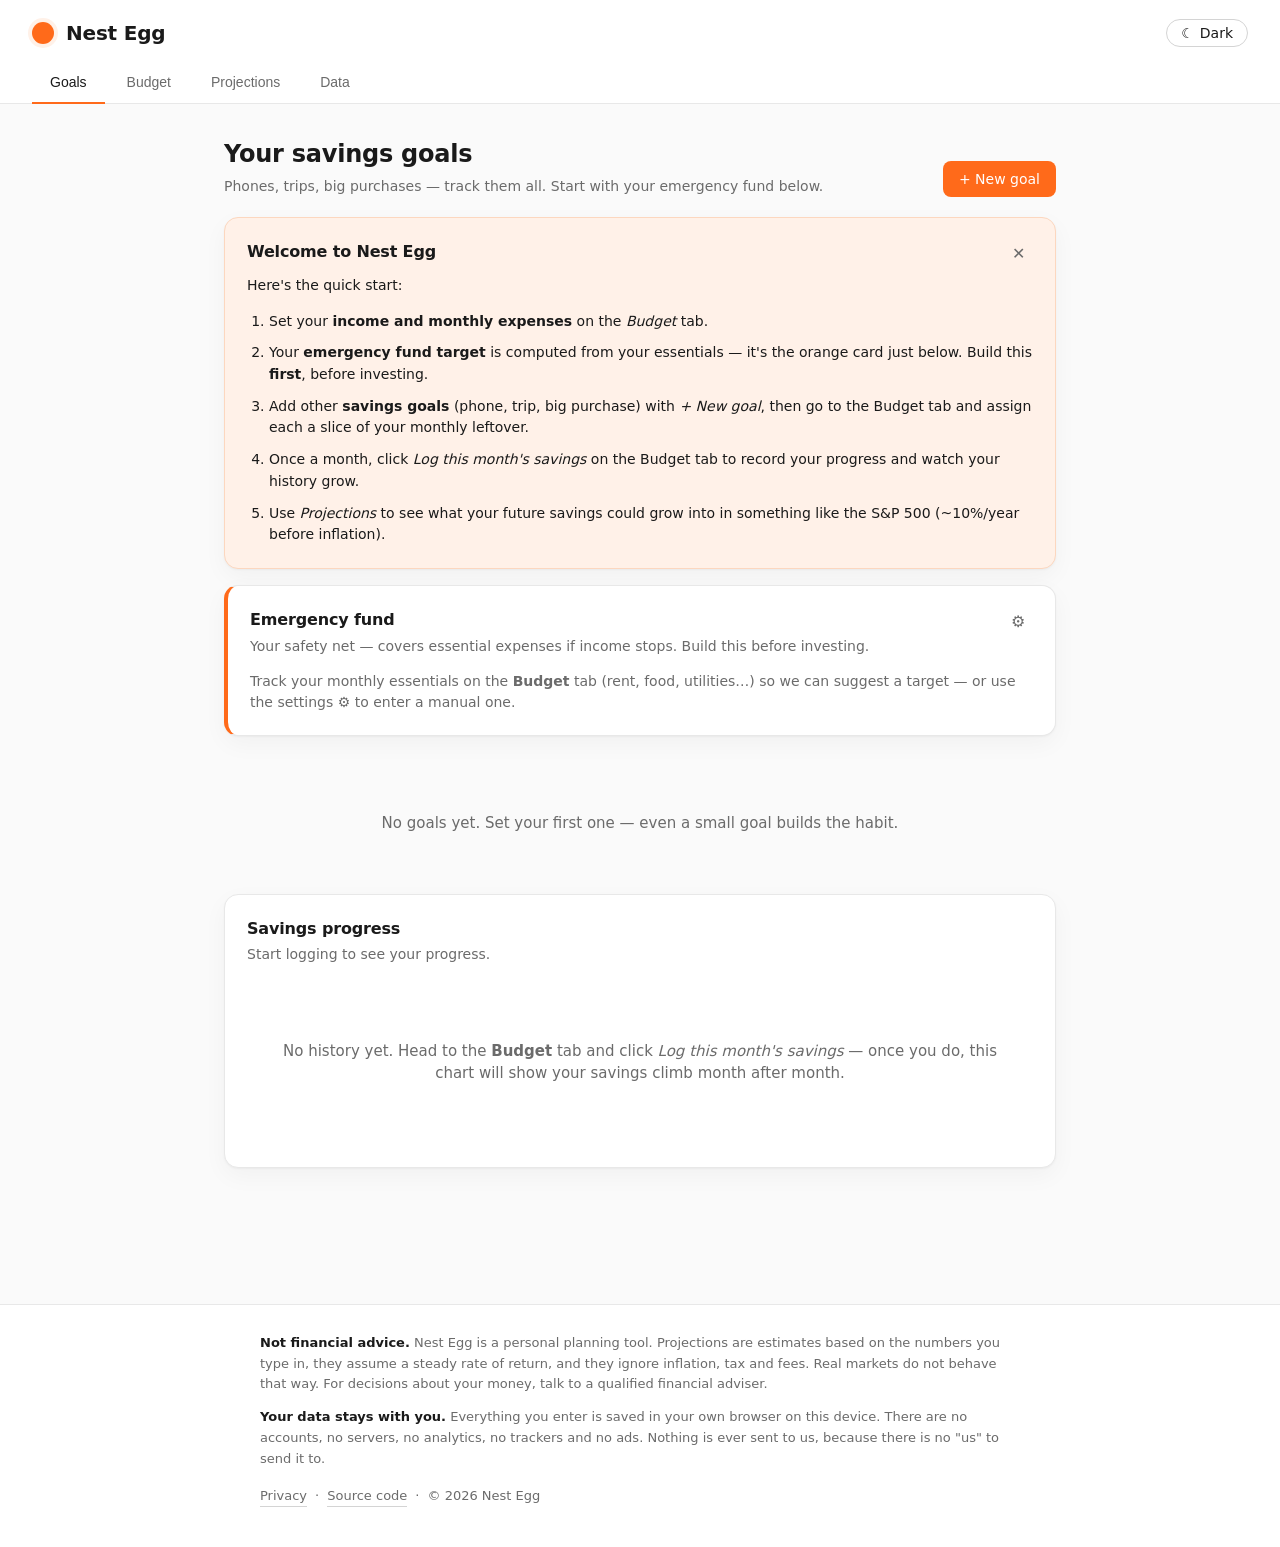
==== commit 398676f6: "Add files via upload SEO, icones, rodape legal e pagina de privacidade" ====
--- a/index.html
+++ b/index.html
@@ -3,16 +3,61 @@
 <head>
   <meta charset="UTF-8" />
   <meta name="viewport" content="width=device-width, initial-scale=1.0" />
-  <title>Nest Egg — Save, plan, grow</title>
+  <title>Nest Egg - Free Savings Goal Tracker &amp; Budget Planner</title>
+  <meta name="description" content="Free, private savings planner. Set goals, build an emergency fund, budget with the 50/30/20 rule, and project your growth. Your data never leaves your browser." />
+  <link rel="canonical" href="https://catcarmo.github.io/nest-egg/" />
+  <meta name="robots" content="index, follow, max-image-preview:large" />
+
+  <!-- Link previews (WhatsApp, Facebook, LinkedIn, iMessage, Slack) -->
+  <meta property="og:type" content="website" />
+  <meta property="og:site_name" content="Nest Egg" />
+  <meta property="og:title" content="Nest Egg - Free Savings Goal Tracker &amp; Budget Planner" />
+  <meta property="og:description" content="Set savings goals, build an emergency fund, budget with the 50/30/20 rule, and see how your money grows. Free, no account, your data stays on your device." />
+  <meta property="og:url" content="https://catcarmo.github.io/nest-egg/" />
+  <meta property="og:image" content="https://catcarmo.github.io/nest-egg/og-image.png" />
+  <meta property="og:image:width" content="1200" />
+  <meta property="og:image:height" content="630" />
+  <meta property="og:image:alt" content="Nest Egg - save, plan, grow" />
+  <meta property="og:locale" content="en_GB" />
+  <meta name="twitter:card" content="summary_large_image" />
+  <meta name="twitter:title" content="Nest Egg - Free Savings Goal Tracker &amp; Budget Planner" />
+  <meta name="twitter:description" content="Set savings goals, build an emergency fund, budget with the 50/30/20 rule, and see how your money grows. Free, no account, private." />
+  <meta name="twitter:image" content="https://catcarmo.github.io/nest-egg/og-image.png" />
+
   <meta name="theme-color" content="#ff6a1a" />
   <meta name="color-scheme" content="light only" />
   <meta name="apple-mobile-web-app-capable" content="yes" />
+  <meta name="mobile-web-app-capable" content="yes" />
   <meta name="apple-mobile-web-app-status-bar-style" content="default" />
   <meta name="apple-mobile-web-app-title" content="Nest Egg" />
   <link rel="manifest" href="manifest.webmanifest" />
   <link rel="icon" type="image/svg+xml" href="icon.svg" />
-  <link rel="apple-touch-icon" href="icon.svg" />
+  <link rel="icon" type="image/png" sizes="32x32" href="favicon-32.png" />
+  <link rel="apple-touch-icon" sizes="180x180" href="apple-touch-icon.png" />
   <link rel="stylesheet" href="styles.css" />
+
+  <!-- Tells Google exactly what this page is -->
+  <script type="application/ld+json">
+  {
+    "@context": "https://schema.org",
+    "@type": "WebApplication",
+    "name": "Nest Egg",
+    "url": "https://catcarmo.github.io/nest-egg/",
+    "description": "Free, private savings planner. Set goals, build an emergency fund, budget with the 50/30/20 rule, and project your growth. Your data never leaves your browser.",
+    "applicationCategory": "FinanceApplication",
+    "operatingSystem": "Any (web browser)",
+    "browserRequirements": "Requires JavaScript",
+    "offers": { "@type": "Offer", "price": "0", "priceCurrency": "EUR" },
+    "featureList": [
+      "Savings goals with progress tracking",
+      "Emergency fund planner",
+      "50/30/20 monthly budget",
+      "Compound growth projections",
+      "Export and import your data as JSON",
+      "Works offline, installable as an app"
+    ]
+  }
+  </script>
   <script>
     // Apply saved theme before paint so there's no flash of the wrong palette.
     try {
@@ -371,6 +416,20 @@
     </section>
   </main>
 
+  <footer class="site-footer">
+    <div class="site-footer-inner">
+      <p><strong>Not financial advice.</strong> Nest Egg is a personal planning tool. Projections are estimates based on the numbers you type in, they assume a steady rate of return, and they ignore inflation, tax and fees. Real markets do not behave that way. For decisions about your money, talk to a qualified financial adviser.</p>
+      <p><strong>Your data stays with you.</strong> Everything you enter is saved in your own browser on this device. There are no accounts, no servers, no analytics, no trackers and no ads. Nothing is ever sent to us, because there is no "us" to send it to.</p>
+      <p class="site-footer-links">
+        <a href="privacy.html">Privacy</a>
+        <span aria-hidden="true">·</span>
+        <a href="https://github.com/catcarmo/nest-egg" rel="noopener">Source code</a>
+        <span aria-hidden="true">·</span>
+        <span>© 2026 Nest Egg</span>
+      </p>
+    </div>
+  </footer>
+
   <script src="app.js"></script>
 </body>
 </html>
--- a/styles.css
+++ b/styles.css
@@ -832,3 +832,57 @@
   }
   .split-row input[type="range"] { grid-column: 1 / -1; }
 }
+
+/* ───── Site footer ───── */
+.site-footer {
+  border-top: 1px solid var(--line);
+  background: var(--white);
+  margin-top: 40px;
+  padding: 28px 32px 40px;
+}
+.site-footer-inner {
+  max-width: 760px;
+  margin: 0 auto;
+  display: flex;
+  flex-direction: column;
+  gap: 12px;
+}
+.site-footer p {
+  color: var(--muted);
+  font-size: 13px;
+  line-height: 1.6;
+}
+.site-footer strong { color: var(--ink); font-weight: 600; }
+.site-footer-links {
+  display: flex;
+  flex-wrap: wrap;
+  align-items: center;
+  gap: 8px;
+  padding-top: 4px;
+}
+.site-footer-links a {
+  color: var(--muted);
+  text-decoration: none;
+  border-bottom: 1px solid var(--line-strong);
+}
+.site-footer-links a:hover { color: var(--orange); border-bottom-color: var(--orange); }
+
+/* ───── Static content pages (privacy, etc.) ───── */
+.prose {
+  max-width: 720px;
+  margin: 0 auto;
+  padding: 32px 0 8px;
+  display: flex;
+  flex-direction: column;
+  gap: 18px;
+}
+.prose h2 { margin-bottom: 2px; }
+.prose h3 { margin-top: 10px; }
+.prose p, .prose li { color: var(--ink); font-size: 15px; line-height: 1.65; }
+.prose ul { margin: 0; padding-left: 20px; display: flex; flex-direction: column; gap: 8px; }
+.prose a { color: var(--orange); }
+.prose .updated { color: var(--muted); font-size: 13px; }
+
+@media (max-width: 640px) {
+  .site-footer { padding: 24px 18px 32px; }
+}
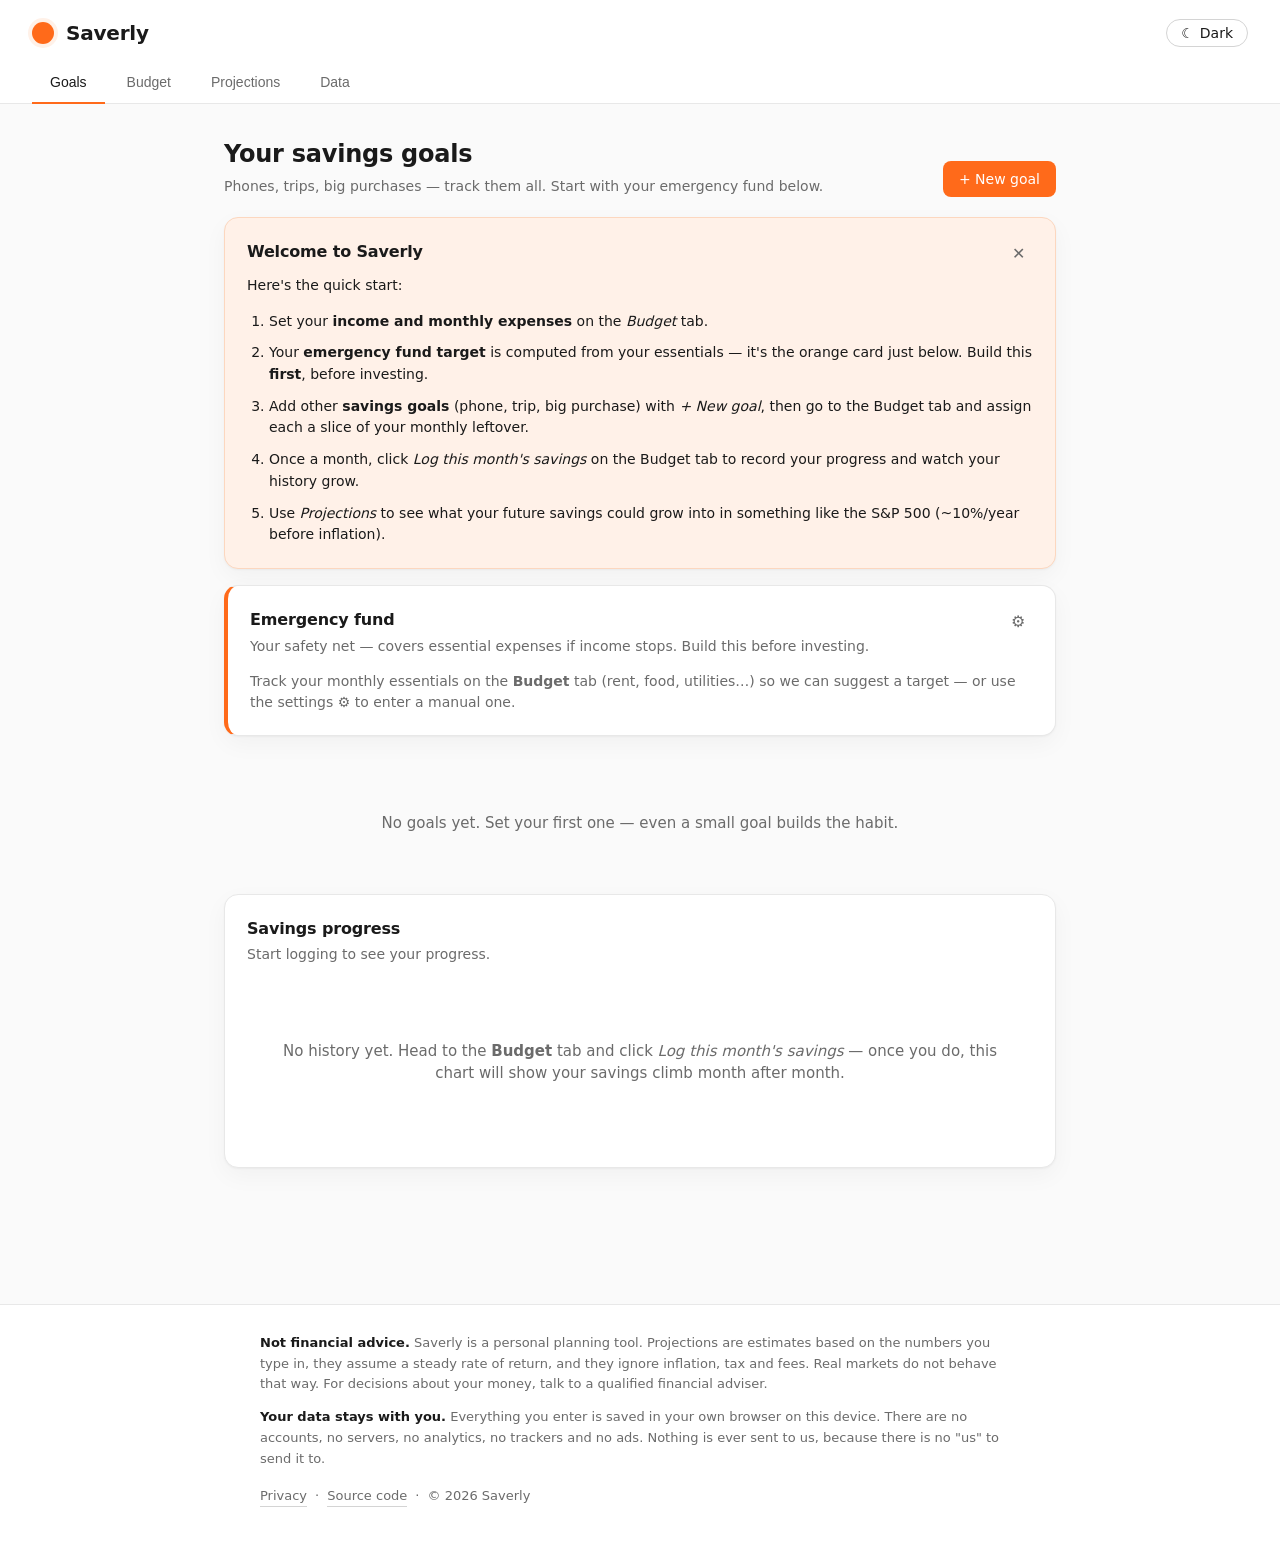
==== commit dea6c968: "Add files via upload Alteração para Saverly" ====
--- a/index.html
+++ b/index.html
@@ -3,33 +3,33 @@
 <head>
   <meta charset="UTF-8" />
   <meta name="viewport" content="width=device-width, initial-scale=1.0" />
-  <title>Nest Egg - Free Savings Goal Tracker &amp; Budget Planner</title>
+  <title>Saverly - Free Savings Goal Tracker &amp; Budget Planner</title>
   <meta name="description" content="Free, private savings planner. Set goals, build an emergency fund, budget with the 50/30/20 rule, and project your growth. Your data never leaves your browser." />
-  <link rel="canonical" href="https://catcarmo.github.io/nest-egg/" />
+  <link rel="canonical" href="https://saverly.app/" />
   <meta name="robots" content="index, follow, max-image-preview:large" />
 
   <!-- Link previews (WhatsApp, Facebook, LinkedIn, iMessage, Slack) -->
   <meta property="og:type" content="website" />
-  <meta property="og:site_name" content="Nest Egg" />
-  <meta property="og:title" content="Nest Egg - Free Savings Goal Tracker &amp; Budget Planner" />
+  <meta property="og:site_name" content="Saverly" />
+  <meta property="og:title" content="Saverly - Free Savings Goal Tracker &amp; Budget Planner" />
   <meta property="og:description" content="Set savings goals, build an emergency fund, budget with the 50/30/20 rule, and see how your money grows. Free, no account, your data stays on your device." />
-  <meta property="og:url" content="https://catcarmo.github.io/nest-egg/" />
-  <meta property="og:image" content="https://catcarmo.github.io/nest-egg/og-image.png" />
+  <meta property="og:url" content="https://saverly.app/" />
+  <meta property="og:image" content="https://saverly.app/og-image.png" />
   <meta property="og:image:width" content="1200" />
   <meta property="og:image:height" content="630" />
-  <meta property="og:image:alt" content="Nest Egg - save, plan, grow" />
+  <meta property="og:image:alt" content="Saverly - save, plan, grow" />
   <meta property="og:locale" content="en_GB" />
   <meta name="twitter:card" content="summary_large_image" />
-  <meta name="twitter:title" content="Nest Egg - Free Savings Goal Tracker &amp; Budget Planner" />
+  <meta name="twitter:title" content="Saverly - Free Savings Goal Tracker &amp; Budget Planner" />
   <meta name="twitter:description" content="Set savings goals, build an emergency fund, budget with the 50/30/20 rule, and see how your money grows. Free, no account, private." />
-  <meta name="twitter:image" content="https://catcarmo.github.io/nest-egg/og-image.png" />
+  <meta name="twitter:image" content="https://saverly.app/og-image.png" />
 
   <meta name="theme-color" content="#ff6a1a" />
   <meta name="color-scheme" content="light only" />
   <meta name="apple-mobile-web-app-capable" content="yes" />
   <meta name="mobile-web-app-capable" content="yes" />
   <meta name="apple-mobile-web-app-status-bar-style" content="default" />
-  <meta name="apple-mobile-web-app-title" content="Nest Egg" />
+  <meta name="apple-mobile-web-app-title" content="Saverly" />
   <link rel="manifest" href="manifest.webmanifest" />
   <link rel="icon" type="image/svg+xml" href="icon.svg" />
   <link rel="icon" type="image/png" sizes="32x32" href="favicon-32.png" />
@@ -41,8 +41,8 @@
   {
     "@context": "https://schema.org",
     "@type": "WebApplication",
-    "name": "Nest Egg",
-    "url": "https://catcarmo.github.io/nest-egg/",
+    "name": "Saverly",
+    "url": "https://saverly.app/",
     "description": "Free, private savings planner. Set goals, build an emergency fund, budget with the 50/30/20 rule, and project your growth. Your data never leaves your browser.",
     "applicationCategory": "FinanceApplication",
     "operatingSystem": "Any (web browser)",
@@ -71,7 +71,7 @@
     <div class="brand">
       <div class="brand-left">
         <span class="brand-mark"></span>
-        <h1>Nest Egg</h1>
+        <h1>Saverly</h1>
       </div>
       <button class="theme-toggle" id="theme-toggle" aria-label="Toggle theme">
         <span id="theme-toggle-icon">☾</span>
@@ -87,6 +87,18 @@
   </header>
 
   <main class="container">
+
+    <!-- Global notice: backup reminder / install nudge. Shown on every tab. -->
+    <div class="notice hidden" id="global-notice" role="status">
+      <div class="notice-body">
+        <p class="notice-text" id="global-notice-text"></p>
+        <div class="notice-actions">
+          <button class="btn btn-primary btn-sm" id="global-notice-action">Back up now</button>
+          <button class="btn btn-ghost btn-sm" id="global-notice-dismiss">Not now</button>
+        </div>
+      </div>
+    </div>
+
     <!-- ───────── GOALS ───────── -->
     <section class="view active" id="view-goals">
       <div class="view-header">
@@ -99,7 +111,7 @@
 
       <div class="card onboarding-card hidden" id="onboarding-card">
         <div class="onboarding-header">
-          <h3>Welcome to Nest Egg</h3>
+          <h3>Welcome to Saverly</h3>
           <button class="btn-icon" id="onboarding-dismiss" title="Dismiss" aria-label="Dismiss">✕</button>
         </div>
         <p class="card-text" style="color: var(--ink);">Here's the quick start:</p>
@@ -113,7 +125,7 @@
       </div>
 
       <div class="card networth-card hidden" id="networth-card">
-        <div class="networth-label">Your nest egg, so far</div>
+        <div class="networth-label">Your savings, so far</div>
         <div class="networth-value" id="networth-value">€0</div>
         <div class="networth-sub" id="networth-sub"></div>
       </div>
@@ -386,8 +398,8 @@
 
       <div class="card">
         <h3>Install on this device</h3>
-        <p class="card-text">Add Nest Egg to your home screen as a real app. Once installed, it opens in its own window and keeps working when you're offline.</p>
-        <button class="btn btn-primary" id="install-btn" disabled>Install Nest Egg</button>
+        <p class="card-text">Add Saverly to your home screen as a real app. Once installed, it opens in its own window and keeps working when you're offline.</p>
+        <button class="btn btn-primary" id="install-btn" disabled>Install Saverly</button>
         <p class="card-text" id="install-help" style="margin: 14px 0 0 0; font-size: 13px;">
           <strong>iOS (Safari):</strong> tap the Share icon, then "Add to Home Screen".<br />
           <strong>Android (Chrome/Edge):</strong> the install button above turns on when the browser is ready.<br />
@@ -396,6 +408,24 @@
       </div>
 
       <div class="card">
+        <h3>Storage protection</h3>
+        <p class="card-text">Browsers are allowed to clear a site's storage when space runs low, and on iPhone Safari clears it for any site you have not opened in about a week. Saverly can ask your browser to treat its data as protected instead.</p>
+        <p class="card-text" id="persist-status"><strong>Checking…</strong></p>
+        <button class="btn btn-primary hidden" id="persist-btn">Protect my data</button>
+      </div>
+
+      <div class="card">
+        <h3>Move to another device</h3>
+        <p class="card-text">Your phone and your laptop each keep their own copy, because nothing is stored on a server. To carry everything across, send yourself the file:</p>
+        <ol class="steps-list">
+          <li>On this device, tap <strong>Download my data</strong> below. You get a small <code>.json</code> file.</li>
+          <li>Send that file to the other device however you like: email it to yourself, AirDrop it, or drop it in your cloud folder.</li>
+          <li>On the other device, open Saverly, come back to this tab, and use <strong>Choose file…</strong> under Import.</li>
+        </ol>
+        <p class="card-text">The file goes straight from one device to the other. It never passes through us.</p>
+      </div>
+
+      <div class="card">
         <h3>Export</h3>
         <p class="card-text">Download a JSON file with all your goals, expenses, budget, emergency fund, and log history. Keep it as a backup, or use it to move to another browser or device.</p>
         <button class="btn btn-primary" id="export-btn">Download my data</button>
@@ -403,7 +433,7 @@
 
       <div class="card">
         <h3>Import</h3>
-        <p class="card-text">Restore from a Nest Egg backup file. <strong>This replaces your current data.</strong></p>
+        <p class="card-text">Restore from a Saverly backup file. <strong>This replaces your current data.</strong></p>
         <input type="file" id="import-file" accept=".json,application/json" hidden />
         <button class="btn btn-ghost" id="import-btn">Choose file…</button>
       </div>
@@ -418,14 +448,14 @@
 
   <footer class="site-footer">
     <div class="site-footer-inner">
-      <p><strong>Not financial advice.</strong> Nest Egg is a personal planning tool. Projections are estimates based on the numbers you type in, they assume a steady rate of return, and they ignore inflation, tax and fees. Real markets do not behave that way. For decisions about your money, talk to a qualified financial adviser.</p>
+      <p><strong>Not financial advice.</strong> Saverly is a personal planning tool. Projections are estimates based on the numbers you type in, they assume a steady rate of return, and they ignore inflation, tax and fees. Real markets do not behave that way. For decisions about your money, talk to a qualified financial adviser.</p>
       <p><strong>Your data stays with you.</strong> Everything you enter is saved in your own browser on this device. There are no accounts, no servers, no analytics, no trackers and no ads. Nothing is ever sent to us, because there is no "us" to send it to.</p>
       <p class="site-footer-links">
         <a href="privacy.html">Privacy</a>
         <span aria-hidden="true">·</span>
         <a href="https://github.com/catcarmo/nest-egg" rel="noopener">Source code</a>
         <span aria-hidden="true">·</span>
-        <span>© 2026 Nest Egg</span>
+        <span>© 2026 Saverly</span>
       </p>
     </div>
   </footer>
--- a/styles.css
+++ b/styles.css
@@ -886,3 +886,54 @@
 @media (max-width: 640px) {
   .site-footer { padding: 24px 18px 32px; }
 }
+
+/* ───── Global notice bar (backup reminder / install nudge) ───── */
+.notice {
+  background: var(--orange-soft);
+  border: 1px solid #fcd7bf;
+  border-radius: var(--radius);
+  padding: 14px 16px;
+  margin-bottom: 22px;
+}
+[data-theme="dark"] .notice { border-color: #3a2010; }
+.notice-body {
+  display: flex;
+  align-items: center;
+  justify-content: space-between;
+  gap: 16px;
+  flex-wrap: wrap;
+}
+.notice-text {
+  flex: 1 1 320px;
+  font-size: 14px;
+  line-height: 1.55;
+  color: var(--ink);
+}
+.notice-text strong { font-weight: 600; }
+.notice-actions {
+  display: flex;
+  align-items: center;
+  gap: 8px;
+  flex-shrink: 0;
+}
+
+/* ───── Numbered step lists inside cards ───── */
+.steps-list {
+  margin: 12px 0 0;
+  padding-left: 20px;
+  display: flex;
+  flex-direction: column;
+  gap: 8px;
+  color: var(--muted);
+  font-size: 14px;
+  line-height: 1.55;
+}
+.steps-list strong { color: var(--ink); font-weight: 600; }
+.steps-list code {
+  background: var(--bg);
+  border: 1px solid var(--line);
+  border-radius: 4px;
+  padding: 1px 5px;
+  font-size: 12.5px;
+}
+.steps-list + .card-text { margin-top: 12px; }
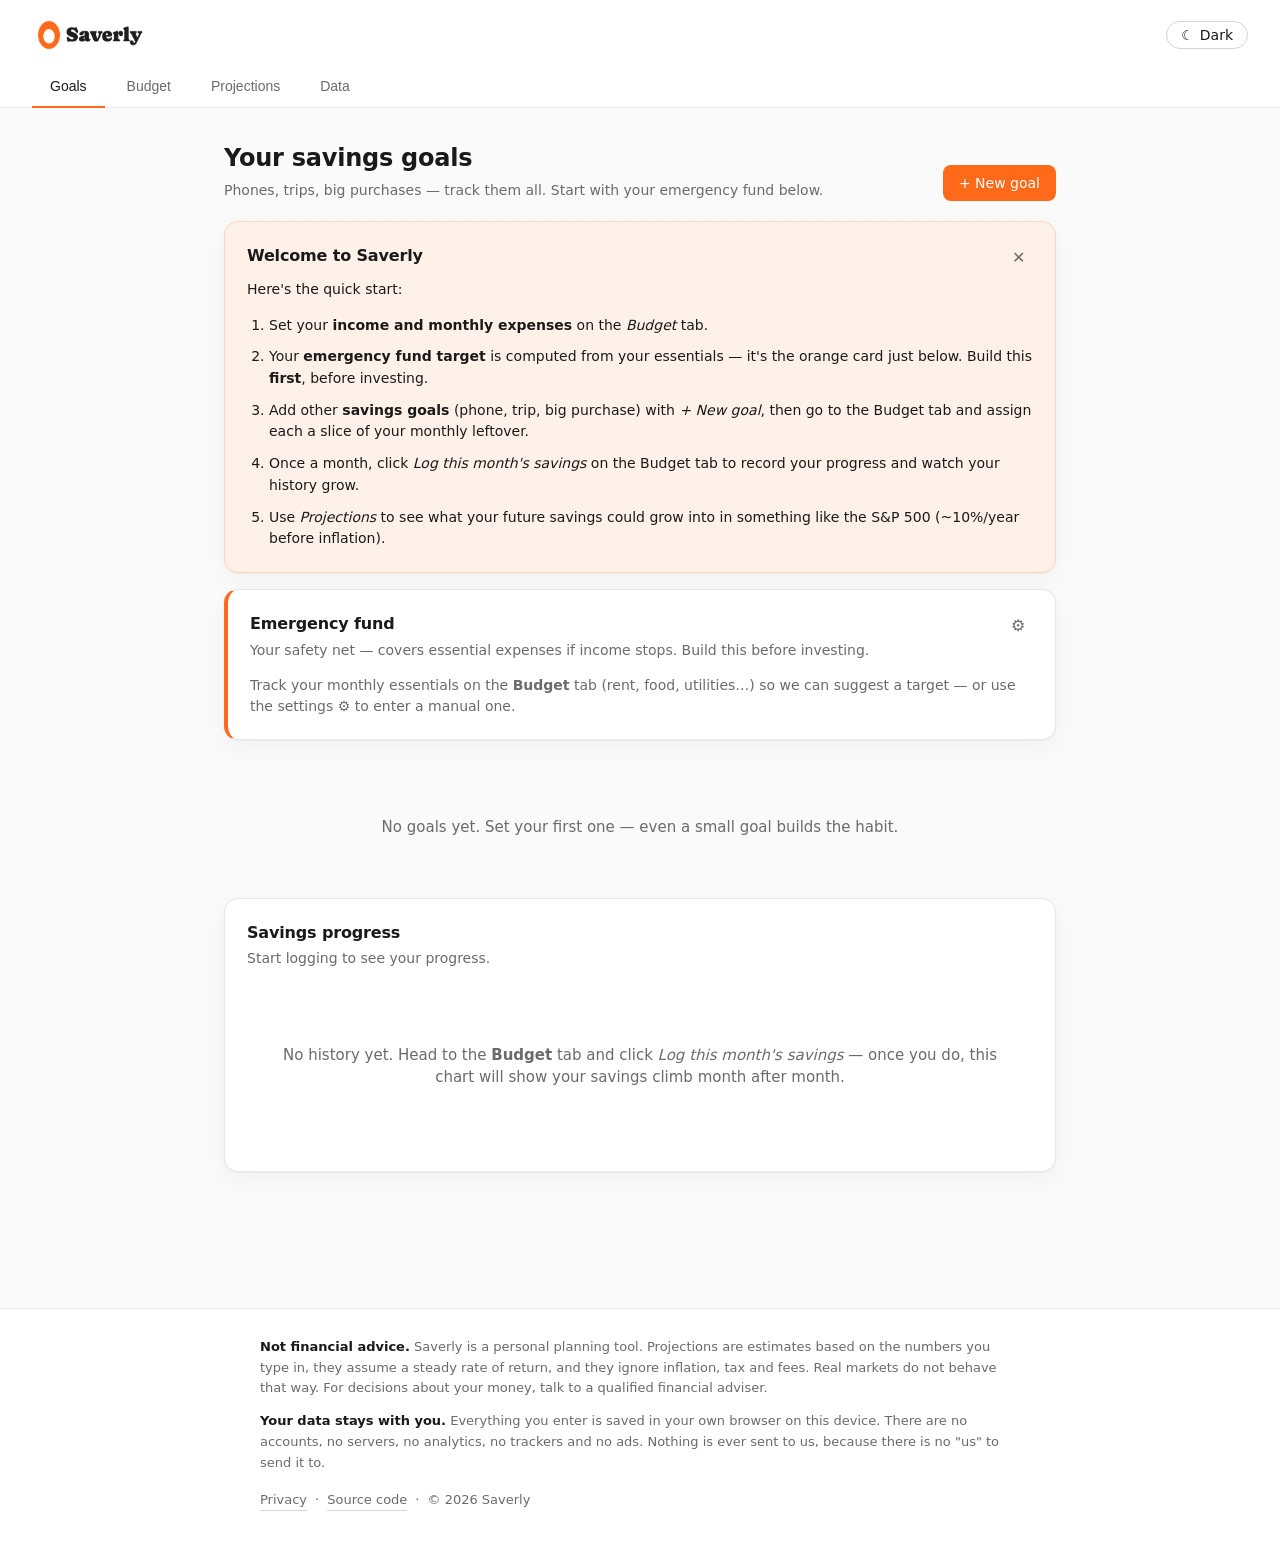
==== commit e7975270: "Add files via upload" ====
--- a/index.html
+++ b/index.html
@@ -33,6 +33,8 @@
   <link rel="manifest" href="manifest.webmanifest" />
   <link rel="icon" type="image/svg+xml" href="icon.svg" />
   <link rel="icon" type="image/png" sizes="32x32" href="favicon-32.png" />
+  <link rel="icon" type="image/png" sizes="16x16" href="favicon-16.png" />
+  <link rel="icon" href="favicon.ico" sizes="any" />
   <link rel="apple-touch-icon" sizes="180x180" href="apple-touch-icon.png" />
   <link rel="stylesheet" href="styles.css" />
 
@@ -70,8 +72,10 @@
   <header class="app-header">
     <div class="brand">
       <div class="brand-left">
-        <span class="brand-mark"></span>
-        <h1>Saverly</h1>
+        <h1 class="brand-title">
+          <span class="brand-logo" role="img" aria-label="Saverly"></span>
+          <span class="visually-hidden">Saverly</span>
+        </h1>
       </div>
       <button class="theme-toggle" id="theme-toggle" aria-label="Toggle theme">
         <span id="theme-toggle-icon">☾</span>
@@ -453,7 +457,7 @@
       <p class="site-footer-links">
         <a href="privacy.html">Privacy</a>
         <span aria-hidden="true">·</span>
-        <a href="https://github.com/catcarmo/nest-egg" rel="noopener">Source code</a>
+        <a href="https://github.com/CatCarmo/saverly" rel="noopener">Source code</a>
         <span aria-hidden="true">·</span>
         <span>© 2026 Saverly</span>
       </p>
--- a/styles.css
+++ b/styles.css
@@ -93,13 +93,24 @@
   background: var(--bg);
   border-color: var(--ink);
 }
-.brand-mark {
-  width: 22px;
-  height: 22px;
-  border-radius: 50%;
-  background: var(--orange);
-  box-shadow: 0 0 0 4px var(--orange-soft);
-  display: inline-block;
+.brand-title { margin: 0; line-height: 0; }
+/* Her exported artwork. Only the matching theme's file is ever downloaded,
+   because a background-image on a hidden element is never fetched. */
+.brand-logo {
+  display: block;
+  width: 117px;
+  height: 34px;
+  background: url("logo-light.png") no-repeat center / contain;
+}
+[data-theme="dark"] .brand-logo { background-image: url("logo-dark.png"); }
+.visually-hidden {
+  position: absolute;
+  width: 1px; height: 1px;
+  margin: -1px; padding: 0;
+  overflow: hidden;
+  clip: rect(0 0 0 0);
+  white-space: nowrap;
+  border: 0;
 }
 .tabs {
   display: flex;
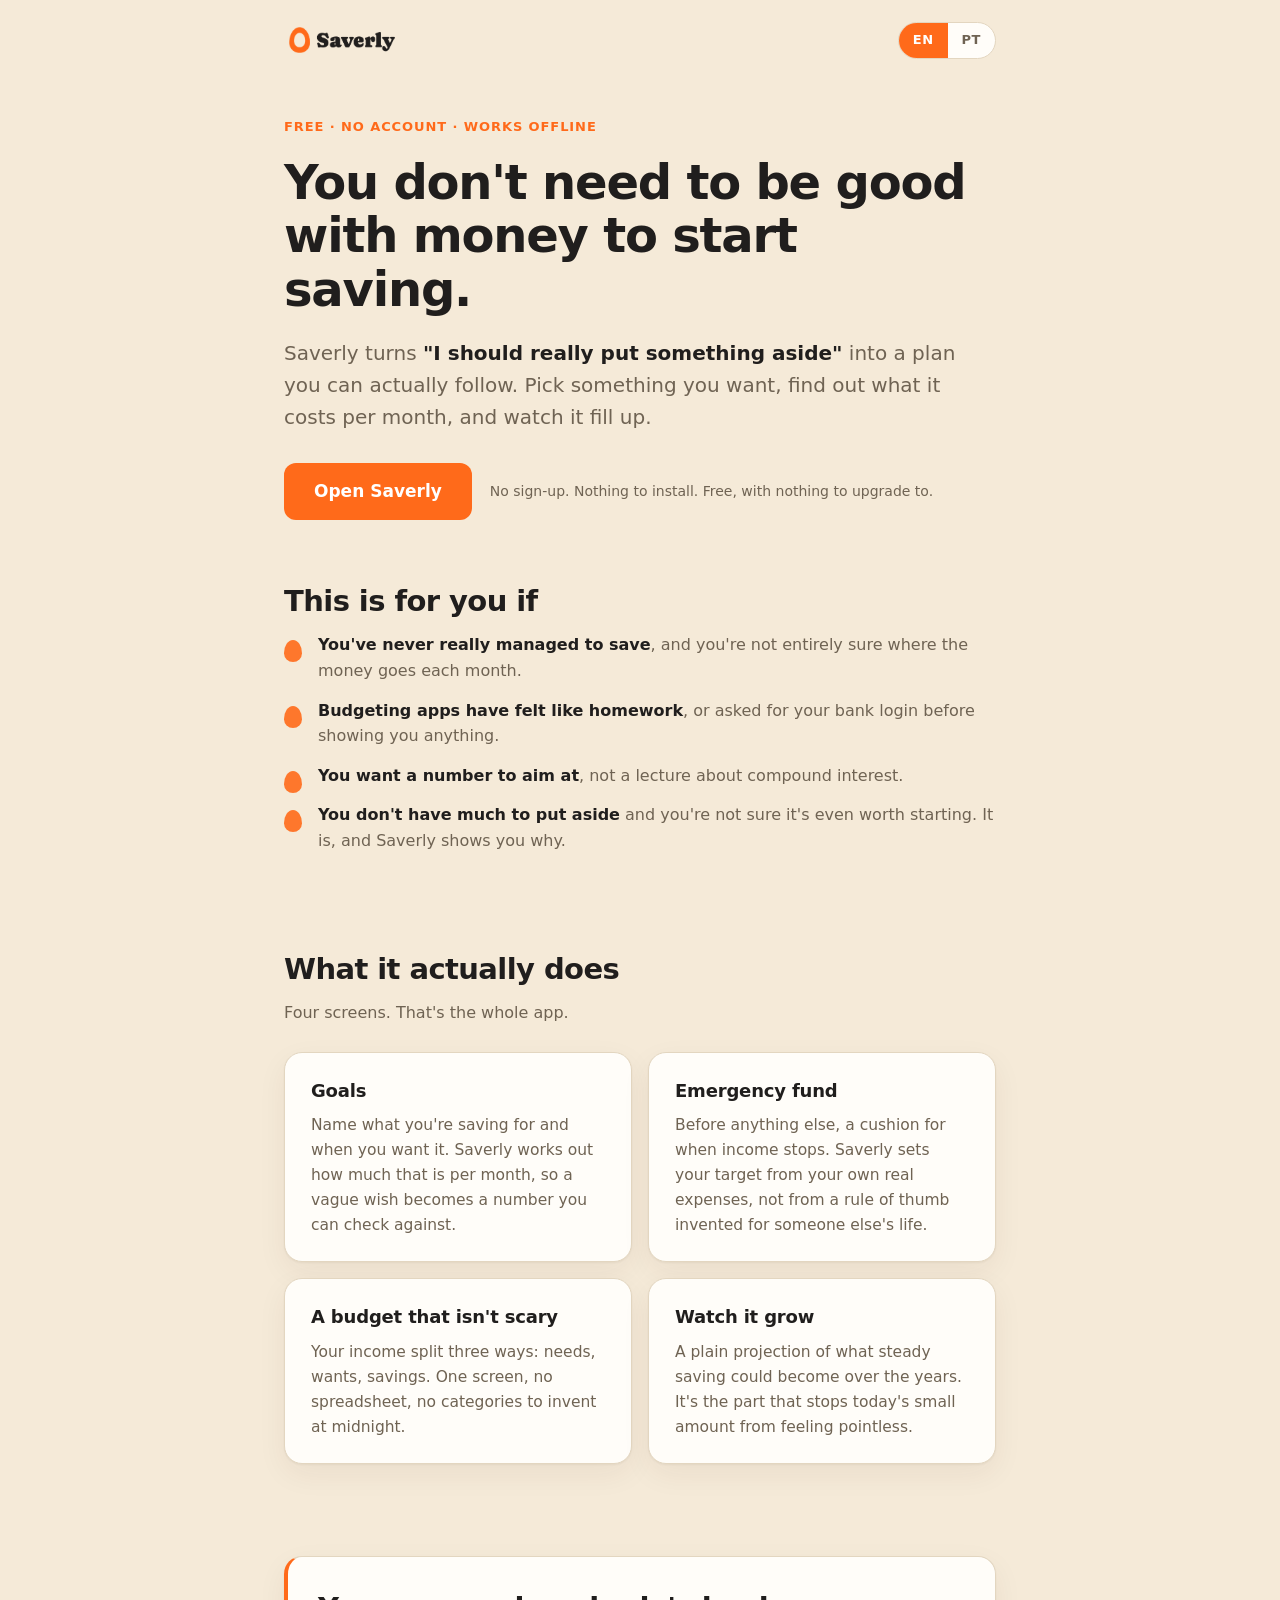
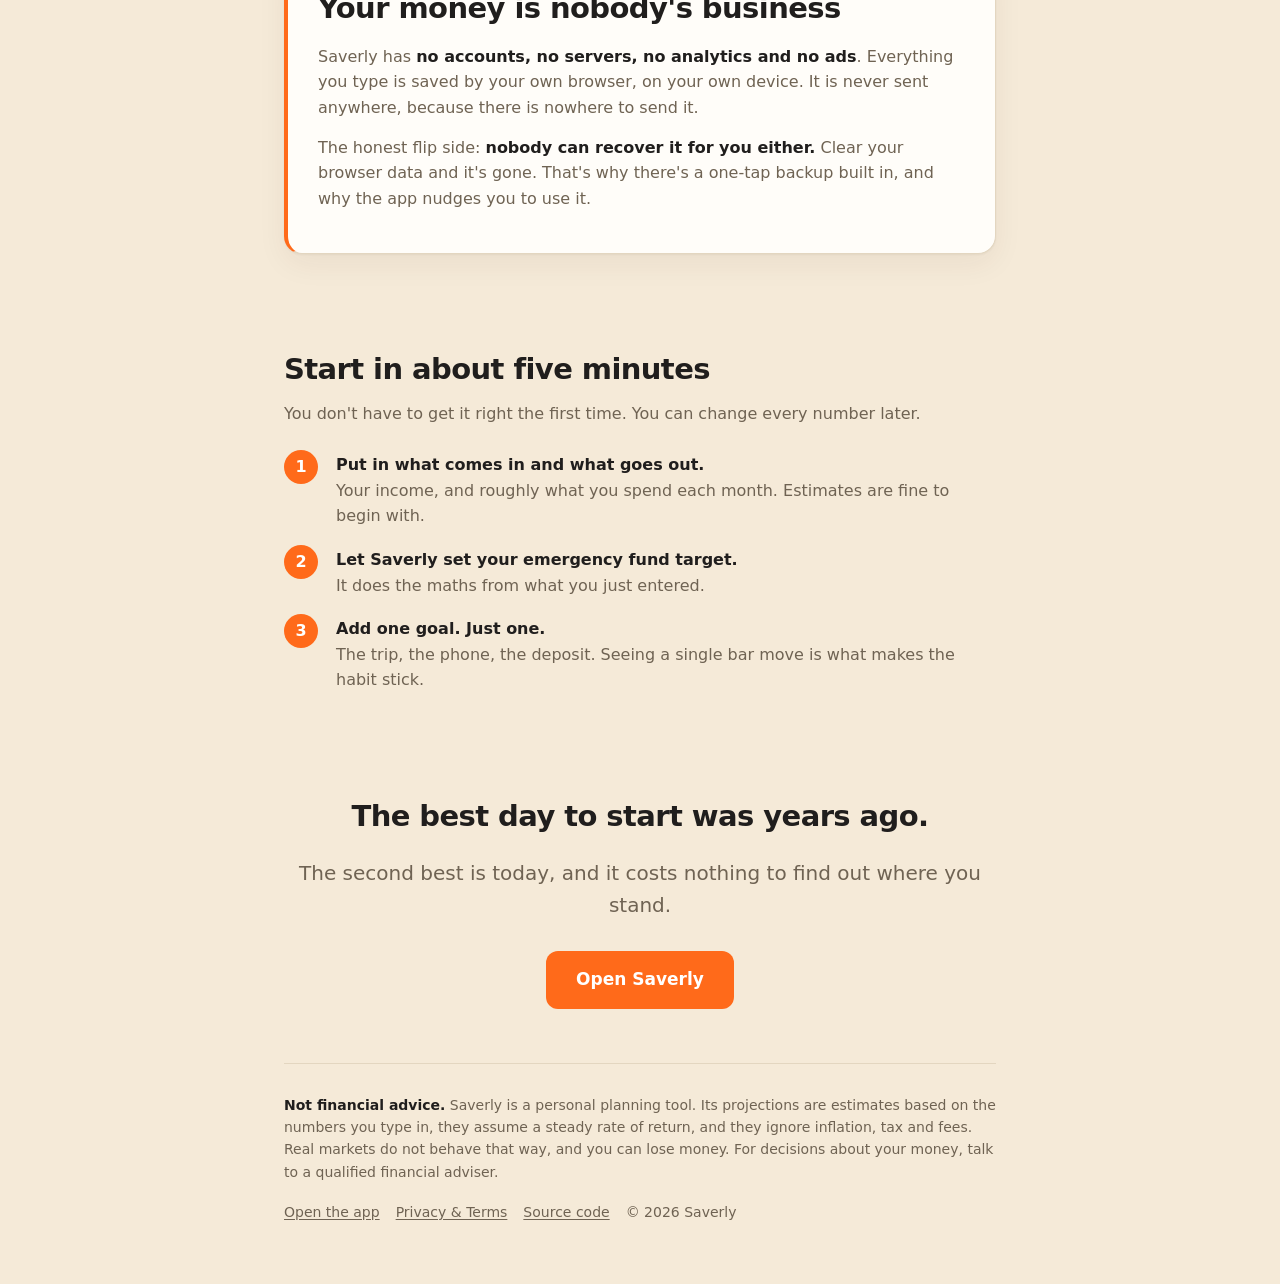
==== commit cd6bf4cd: "Add files via upload" ====
--- a/index.html
+++ b/index.html
@@ -1,469 +1,265 @@
 <!DOCTYPE html>
-<html lang="en">
+<html lang="en" data-lang="en">
 <head>
   <meta charset="UTF-8" />
   <meta name="viewport" content="width=device-width, initial-scale=1.0" />
-  <title>Saverly - Free Savings Goal Tracker &amp; Budget Planner</title>
-  <meta name="description" content="Free, private savings planner. Set goals, build an emergency fund, budget with the 50/30/20 rule, and project your growth. Your data never leaves your browser." />
+  <title>Saverly - Start saving, even if you never have</title>
+  <meta name="description" content="A free savings planner for people who have never really managed to save. Set a goal, see what it costs per month, build an emergency fund. No account, and your data never leaves your device." />
   <link rel="canonical" href="https://saverly.app/" />
   <meta name="robots" content="index, follow, max-image-preview:large" />
 
-  <!-- Link previews (WhatsApp, Facebook, LinkedIn, iMessage, Slack) -->
   <meta property="og:type" content="website" />
   <meta property="og:site_name" content="Saverly" />
-  <meta property="og:title" content="Saverly - Free Savings Goal Tracker &amp; Budget Planner" />
-  <meta property="og:description" content="Set savings goals, build an emergency fund, budget with the 50/30/20 rule, and see how your money grows. Free, no account, your data stays on your device." />
+  <meta property="og:title" content="Saverly - Start saving, even if you never have" />
+  <meta property="og:description" content="Turn 'I should really save something' into a plan you can follow. Free, no account, and your data stays on your device." />
   <meta property="og:url" content="https://saverly.app/" />
   <meta property="og:image" content="https://saverly.app/og-image.png" />
   <meta property="og:image:width" content="1200" />
   <meta property="og:image:height" content="630" />
   <meta property="og:image:alt" content="Saverly - save, plan, grow" />
   <meta property="og:locale" content="en_GB" />
+  <meta property="og:locale:alternate" content="pt_PT" />
   <meta name="twitter:card" content="summary_large_image" />
-  <meta name="twitter:title" content="Saverly - Free Savings Goal Tracker &amp; Budget Planner" />
-  <meta name="twitter:description" content="Set savings goals, build an emergency fund, budget with the 50/30/20 rule, and see how your money grows. Free, no account, private." />
+  <meta name="twitter:title" content="Saverly - Start saving, even if you never have" />
+  <meta name="twitter:description" content="A free savings planner for people who have never really managed to save. No account, no trackers." />
   <meta name="twitter:image" content="https://saverly.app/og-image.png" />
 
   <meta name="theme-color" content="#ff6a1a" />
-  <meta name="color-scheme" content="light only" />
-  <meta name="apple-mobile-web-app-capable" content="yes" />
-  <meta name="mobile-web-app-capable" content="yes" />
-  <meta name="apple-mobile-web-app-status-bar-style" content="default" />
-  <meta name="apple-mobile-web-app-title" content="Saverly" />
-  <link rel="manifest" href="manifest.webmanifest" />
   <link rel="icon" type="image/svg+xml" href="icon.svg" />
   <link rel="icon" type="image/png" sizes="32x32" href="favicon-32.png" />
   <link rel="icon" type="image/png" sizes="16x16" href="favicon-16.png" />
   <link rel="icon" href="favicon.ico" sizes="any" />
   <link rel="apple-touch-icon" sizes="180x180" href="apple-touch-icon.png" />
-  <link rel="stylesheet" href="styles.css" />
-
-  <!-- Tells Google exactly what this page is -->
+  <link rel="stylesheet" href="landing.css" />
+
   <script type="application/ld+json">
   {
     "@context": "https://schema.org",
     "@type": "WebApplication",
     "name": "Saverly",
     "url": "https://saverly.app/",
-    "description": "Free, private savings planner. Set goals, build an emergency fund, budget with the 50/30/20 rule, and project your growth. Your data never leaves your browser.",
+    "installUrl": "https://saverly.app/app.html",
+    "description": "A free savings planner. Set savings goals, build an emergency fund, budget with the 50/30/20 rule and project your growth. No account, and your data never leaves your browser.",
     "applicationCategory": "FinanceApplication",
     "operatingSystem": "Any (web browser)",
     "browserRequirements": "Requires JavaScript",
+    "inLanguage": ["en", "pt"],
+    "isAccessibleForFree": true,
     "offers": { "@type": "Offer", "price": "0", "priceCurrency": "EUR" },
     "featureList": [
-      "Savings goals with progress tracking",
-      "Emergency fund planner",
+      "Savings goals with a monthly target",
+      "Emergency fund planner based on your real expenses",
       "50/30/20 monthly budget",
       "Compound growth projections",
-      "Export and import your data as JSON",
+      "Export and import your data",
       "Works offline, installable as an app"
     ]
   }
   </script>
+
   <script>
-    // Apply saved theme before paint so there's no flash of the wrong palette.
-    try {
-      var t = localStorage.getItem("nestegg.theme");
-      if (t === "dark") document.documentElement.setAttribute("data-theme", "dark");
-    } catch (e) {}
+    // Pick the language and theme before first paint, so nothing flickers.
+    (function () {
+      try {
+        var l = localStorage.getItem("saverly.lang");
+        if (l !== "pt" && l !== "en") {
+          l = (navigator.language || "en").toLowerCase().indexOf("pt") === 0 ? "pt" : "en";
+        }
+        document.documentElement.setAttribute("data-lang", l);
+        document.documentElement.setAttribute("lang", l);
+        if (localStorage.getItem("nestegg.theme") === "dark") {
+          document.documentElement.setAttribute("data-theme", "dark");
+        }
+      } catch (e) {}
+    })();
   </script>
 </head>
 <body>
-  <header class="app-header">
-    <div class="brand">
-      <div class="brand-left">
-        <h1 class="brand-title">
-          <span class="brand-logo" role="img" aria-label="Saverly"></span>
-          <span class="visually-hidden">Saverly</span>
+
+  <div class="wrap">
+    <header class="top">
+      <a href="index.html" aria-label="Saverly"><span class="brand-logo" role="img" aria-label="Saverly"></span></a>
+      <div class="lang" role="group" aria-label="Language / Língua">
+        <button type="button" id="lang-en" aria-pressed="true">EN</button>
+        <button type="button" id="lang-pt" aria-pressed="false">PT</button>
+      </div>
+    </header>
+
+    <main>
+      <!-- ───────── HERO ───────── -->
+      <div class="hero">
+        <p class="eyebrow">
+          <span data-l="en">Free · No account · Works offline</span>
+          <span data-l="pt">Grátis · Sem registo · Funciona offline</span>
+        </p>
+
+        <h1>
+          <span data-l="en">You don't need to be good with money to start saving.</span>
+          <span data-l="pt">Não precisas de perceber de dinheiro para começar a poupar.</span>
         </h1>
-      </div>
-      <button class="theme-toggle" id="theme-toggle" aria-label="Toggle theme">
-        <span id="theme-toggle-icon">☾</span>
-        <span id="theme-toggle-label">Dark</span>
-      </button>
-    </div>
-    <nav class="tabs" role="tablist">
-      <button class="tab active" data-view="goals" role="tab">Goals</button>
-      <button class="tab" data-view="budget" role="tab">Budget</button>
-      <button class="tab" data-view="projections" role="tab">Projections</button>
-      <button class="tab" data-view="data" role="tab">Data</button>
-    </nav>
-  </header>
-
-  <main class="container">
-
-    <!-- Global notice: backup reminder / install nudge. Shown on every tab. -->
-    <div class="notice hidden" id="global-notice" role="status">
-      <div class="notice-body">
-        <p class="notice-text" id="global-notice-text"></p>
-        <div class="notice-actions">
-          <button class="btn btn-primary btn-sm" id="global-notice-action">Back up now</button>
-          <button class="btn btn-ghost btn-sm" id="global-notice-dismiss">Not now</button>
+
+        <p class="lead" data-l="en">
+          Saverly turns <strong>"I should really put something aside"</strong> into a plan you can actually follow. Pick something you want, find out what it costs per month, and watch it fill up.
+        </p>
+        <p class="lead" data-l="pt">
+          O Saverly transforma o <strong>"devia mesmo pôr algum dinheiro de lado"</strong> num plano que consegues seguir. Escolhes uma coisa que queres, descobres quanto custa por mês, e vês o valor a subir.
+        </p>
+
+        <div class="cta-row">
+          <a class="btn" href="app.html">
+            <span data-l="en">Open Saverly</span>
+            <span data-l="pt">Abrir o Saverly</span>
+          </a>
+          <span class="cta-note">
+            <span data-l="en">No sign-up. Nothing to install. Free, with nothing to upgrade to.</span>
+            <span data-l="pt">Sem registo. Nada para instalar. Grátis, e sem versão paga escondida.</span>
+          </span>
         </div>
       </div>
-    </div>
-
-    <!-- ───────── GOALS ───────── -->
-    <section class="view active" id="view-goals">
-      <div class="view-header">
-        <div>
-          <h2>Your savings goals</h2>
-          <p class="subtle">Phones, trips, big purchases — track them all. Start with your emergency fund below.</p>
+
+      <!-- ───────── WHO IT'S FOR ───────── -->
+      <section>
+        <h2>
+          <span data-l="en">This is for you if</span>
+          <span data-l="pt">Isto é para ti se</span>
+        </h2>
+        <ul class="checks">
+          <li data-l="en"><strong>You've never really managed to save</strong>, and you're not entirely sure where the money goes each month.</li>
+          <li data-l="pt"><strong>Nunca conseguiste poupar a sério</strong>, e não sabes bem para onde vai o dinheiro todos os meses.</li>
+
+          <li data-l="en"><strong>Budgeting apps have felt like homework</strong>, or asked for your bank login before showing you anything.</li>
+          <li data-l="pt"><strong>As apps de orçamento sempre te souberam a trabalho de casa</strong>, ou pediram-te os dados do banco antes de te mostrarem seja o que for.</li>
+
+          <li data-l="en"><strong>You want a number to aim at</strong>, not a lecture about compound interest.</li>
+          <li data-l="pt"><strong>Queres um número para atingir</strong>, não uma lição sobre juros compostos.</li>
+
+          <li data-l="en"><strong>You don't have much to put aside</strong> and you're not sure it's even worth starting. It is, and Saverly shows you why.</li>
+          <li data-l="pt"><strong>Não tens muito para pôr de lado</strong> e não sabes se vale sequer a pena começar. Vale, e o Saverly mostra-te porquê.</li>
+        </ul>
+      </section>
+
+      <!-- ───────── WHAT IT DOES ───────── -->
+      <section>
+        <h2>
+          <span data-l="en">What it actually does</span>
+          <span data-l="pt">O que faz, ao certo</span>
+        </h2>
+        <p class="sub">
+          <span data-l="en">Four screens. That's the whole app.</span>
+          <span data-l="pt">Quatro ecrãs. É a app toda.</span>
+        </p>
+
+        <div class="cards">
+          <div class="card">
+            <h3><span data-l="en">Goals</span><span data-l="pt">Objetivos</span></h3>
+            <p data-l="en">Name what you're saving for and when you want it. Saverly works out how much that is per month, so a vague wish becomes a number you can check against.</p>
+            <p data-l="pt">Dás um nome ao que queres e dizes quando o queres. O Saverly calcula quanto é isso por mês, e um desejo vago passa a ser um número que podes confirmar.</p>
+          </div>
+
+          <div class="card">
+            <h3><span data-l="en">Emergency fund</span><span data-l="pt">Fundo de emergência</span></h3>
+            <p data-l="en">Before anything else, a cushion for when income stops. Saverly sets your target from your own real expenses, not from a rule of thumb invented for someone else's life.</p>
+            <p data-l="pt">Antes de tudo o resto, um colchão para quando o rendimento falha. O Saverly define o teu alvo a partir das tuas despesas reais, não de uma regra genérica inventada para a vida de outra pessoa.</p>
+          </div>
+
+          <div class="card">
+            <h3><span data-l="en">A budget that isn't scary</span><span data-l="pt">Um orçamento que não assusta</span></h3>
+            <p data-l="en">Your income split three ways: needs, wants, savings. One screen, no spreadsheet, no categories to invent at midnight.</p>
+            <p data-l="pt">O teu rendimento dividido em três: necessidades, gostos, poupança. Um ecrã, sem folha de cálculo e sem categorias para inventar à meia-noite.</p>
+          </div>
+
+          <div class="card">
+            <h3><span data-l="en">Watch it grow</span><span data-l="pt">Ver crescer</span></h3>
+            <p data-l="en">A plain projection of what steady saving could become over the years. It's the part that stops today's small amount from feeling pointless.</p>
+            <p data-l="pt">Uma projeção simples do que a poupança constante pode vir a ser ao longo dos anos. É a parte que faz o pouco de hoje deixar de parecer inútil.</p>
+          </div>
         </div>
-        <button class="btn btn-primary" id="add-goal-btn">+ New goal</button>
-      </div>
-
-      <div class="card onboarding-card hidden" id="onboarding-card">
-        <div class="onboarding-header">
-          <h3>Welcome to Saverly</h3>
-          <button class="btn-icon" id="onboarding-dismiss" title="Dismiss" aria-label="Dismiss">✕</button>
+      </section>
+
+      <!-- ───────── PRIVACY ───────── -->
+      <section>
+        <div class="panel">
+          <h2>
+            <span data-l="en">Your money is nobody's business</span>
+            <span data-l="pt">As tuas contas não são da conta de ninguém</span>
+          </h2>
+
+          <p data-l="en">Saverly has <strong>no accounts, no servers, no analytics and no ads</strong>. Everything you type is saved by your own browser, on your own device. It is never sent anywhere, because there is nowhere to send it.</p>
+          <p data-l="pt">O Saverly não tem <strong>contas de utilizador, servidores, estatísticas nem anúncios</strong>. Tudo o que escreves fica guardado pelo teu próprio browser, no teu dispositivo. Nunca é enviado para lado nenhum, porque não há para onde.</p>
+
+          <p data-l="en">The honest flip side: <strong>nobody can recover it for you either.</strong> Clear your browser data and it's gone. That's why there's a one-tap backup built in, and why the app nudges you to use it.</p>
+          <p data-l="pt">O reverso, com honestidade: <strong>também não há ninguém que to possa recuperar.</strong> Se limpares os dados do browser, desaparece. É por isso que a app traz uma cópia de segurança à distância de um toque, e te lembra de a usares.</p>
         </div>
-        <p class="card-text" style="color: var(--ink);">Here's the quick start:</p>
-        <ol class="onboarding-steps">
-          <li>Set your <strong>income and monthly expenses</strong> on the <em>Budget</em> tab.</li>
-          <li>Your <strong>emergency fund target</strong> is computed from your essentials — it's the orange card just below. Build this <strong>first</strong>, before investing.</li>
-          <li>Add other <strong>savings goals</strong> (phone, trip, big purchase) with <em>+ New goal</em>, then go to the Budget tab and assign each a slice of your monthly leftover.</li>
-          <li>Once a month, click <em>Log this month's savings</em> on the Budget tab to record your progress and watch your history grow.</li>
-          <li>Use <em>Projections</em> to see what your future savings could grow into in something like the S&amp;P 500 (~10%/year before inflation).</li>
+      </section>
+
+      <!-- ───────── HOW TO START ───────── -->
+      <section>
+        <h2>
+          <span data-l="en">Start in about five minutes</span>
+          <span data-l="pt">Começa em cerca de cinco minutos</span>
+        </h2>
+        <p class="sub">
+          <span data-l="en">You don't have to get it right the first time. You can change every number later.</span>
+          <span data-l="pt">Não tens de acertar à primeira. Podes mudar todos os números depois.</span>
+        </p>
+
+        <ol class="steps">
+          <li data-l="en"><strong>Put in what comes in and what goes out.</strong> Your income, and roughly what you spend each month. Estimates are fine to begin with.</li>
+          <li data-l="pt"><strong>Mete o que entra e o que sai.</strong> O teu rendimento, e mais ou menos o que gastas por mês. Para começar, estimativas chegam.</li>
+
+          <li data-l="en"><strong>Let Saverly set your emergency fund target.</strong> It does the maths from what you just entered.</li>
+          <li data-l="pt"><strong>Deixa o Saverly definir o alvo do teu fundo de emergência.</strong> Ele faz as contas a partir do que acabaste de meter.</li>
+
+          <li data-l="en"><strong>Add one goal. Just one.</strong> The trip, the phone, the deposit. Seeing a single bar move is what makes the habit stick.</li>
+          <li data-l="pt"><strong>Acrescenta um objetivo. Só um.</strong> A viagem, o telemóvel, a entrada da casa. É ver uma barra a mexer que faz o hábito pegar.</li>
         </ol>
-      </div>
-
-      <div class="card networth-card hidden" id="networth-card">
-        <div class="networth-label">Your savings, so far</div>
-        <div class="networth-value" id="networth-value">€0</div>
-        <div class="networth-sub" id="networth-sub"></div>
-      </div>
-
-      <div class="card emergency-fund-card" id="emergency-fund-card">
-        <div class="ef-header">
-          <div>
-            <h3>Emergency fund</h3>
-            <p class="subtle">Your safety net — covers essential expenses if income stops. Build this before investing.</p>
-          </div>
-          <button class="btn-icon" id="ef-settings-toggle" title="Settings">⚙</button>
-        </div>
-
-        <div class="ef-body" id="ef-body"></div>
-
-        <div class="ef-settings hidden" id="ef-settings">
-          <div class="form-row">
-            <label>
-              <span>Months of essentials to cover</span>
-              <input type="range" id="ef-months" min="1" max="12" step="1" value="6" />
-              <output id="ef-months-out">6 months</output>
-            </label>
-          </div>
-          <div class="form-row">
-            <label>
-              <span>Manual target override (€)</span>
-              <input type="number" id="ef-manual-target" min="0" step="100" placeholder="leave blank to auto-compute" />
-            </label>
-            <label>
-              <span>Current balance (€)</span>
-              <input type="number" id="ef-saved" min="0" step="10" />
-            </label>
-          </div>
-          <p class="footnote">"Essentials" = Housing, Utilities, Phone &amp; internet, Food &amp; groceries, Transport, Health &amp; insurance.</p>
-        </div>
-      </div>
-
-      <div class="goal-form hidden" id="goal-form">
-        <h3 class="goal-form-title" id="goal-form-title">New goal</h3>
-        <div class="form-row">
-          <label style="flex: 0 0 110px;">
-            <span>Icon</span>
-            <select id="goal-icon">
-              <option value="">—</option>
-              <option value="✈">✈ Travel</option>
-              <option value="🏖">🏖 Vacation</option>
-              <option value="📱">📱 Tech</option>
-              <option value="🏠">🏠 Home</option>
-              <option value="🚗">🚗 Car</option>
-              <option value="👶">👶 Baby</option>
-              <option value="🎓">🎓 Education</option>
-              <option value="💍">💍 Wedding</option>
-              <option value="🎁">🎁 Gift</option>
-              <option value="💰">💰 Money</option>
-            </select>
-          </label>
-          <label>
-            <span>Goal name</span>
-            <input type="text" id="goal-name" placeholder="e.g. Trip to Japan" />
-          </label>
-          <label style="flex: 0 0 130px;">
-            <span>Target (€)</span>
-            <input type="number" id="goal-target" min="0" step="1" placeholder="2500" />
-          </label>
-        </div>
-        <div class="form-row">
-          <label>
-            <span>Already saved (€)</span>
-            <input type="number" id="goal-saved" min="0" step="1" placeholder="0" />
-          </label>
-          <label>
-            <span>Target date</span>
-            <input type="date" id="goal-date" />
-          </label>
-        </div>
-        <div class="form-actions">
-          <button class="btn btn-ghost" id="cancel-goal-btn">Cancel</button>
-          <button class="btn btn-primary" id="save-goal-btn">Save goal</button>
-        </div>
-      </div>
-
-      <div class="goal-list" id="goal-list"></div>
-      <div class="empty-state hidden" id="goals-empty">
-        <p>No goals yet. Set your first one — even a small goal builds the habit.</p>
-      </div>
-
-      <div class="card" id="history-card">
-        <div class="card-header">
-          <div>
-            <h3>Savings progress</h3>
-            <span class="subtle" id="history-summary">Start logging to see your progress.</span>
-          </div>
-        </div>
-        <div class="empty-state hidden" id="history-empty">
-          <p>No history yet. Head to the <strong>Budget</strong> tab and click <em>Log this month's savings</em> — once you do, this chart will show your savings climb month after month.</p>
-        </div>
-        <canvas id="history-chart"></canvas>
-      </div>
-    </section>
-
-    <!-- ───────── BUDGET ───────── -->
-    <section class="view" id="view-budget">
-      <div class="view-header">
-        <div>
-          <h2>Monthly budget</h2>
-          <p class="subtle">The 50/30/20 rule: needs, wants, and savings. Adjust to fit your life.</p>
-        </div>
-      </div>
-
-      <div class="card">
-        <label class="big-input">
-          <span>Monthly income (€, after tax)</span>
-          <input type="number" id="income" min="0" step="1" placeholder="2000" />
-        </label>
-      </div>
-
-      <div class="card">
-        <div class="card-header">
-          <h3>How you split it</h3>
-          <button class="btn btn-ghost btn-sm" id="reset-split-btn">Reset to 50/30/20</button>
-        </div>
-        <div class="split-rows" id="split-rows"></div>
-        <div class="split-total" id="split-total"></div>
-      </div>
-
-      <div class="card hint" id="budget-hint"></div>
-
-      <div class="card hidden" id="goal-alloc-card">
-        <div class="card-header">
-          <h3>Send your savings to your goals</h3>
-          <span class="subtle" id="goal-alloc-summary"></span>
-        </div>
-        <div class="split-rows" id="goal-alloc-rows"></div>
-        <div class="empty-state hidden" id="goal-alloc-empty">
-          <p>No goals yet. Add one on the <strong>Goals</strong> tab and you can dedicate a slice of your savings to it.</p>
-        </div>
-        <div class="alloc-actions hidden" id="alloc-actions">
-          <button class="btn btn-ghost btn-sm" id="suggest-split-btn" title="Distribute based on how much each goal needs per month">Suggest balanced split</button>
-          <button class="btn btn-primary btn-sm" id="log-savings-btn">Log this month's savings</button>
-        </div>
-        <div class="log-confirm-panel hidden" id="log-confirm-panel"></div>
-        <div class="log-status hidden" id="log-status">
-          <span class="subtle" id="log-status-text"></span>
-          <button class="btn btn-ghost btn-sm" id="undo-log-btn">Undo last log</button>
-        </div>
-      </div>
-
-      <div class="card" id="expense-card">
-        <div class="card-header">
-          <div>
-            <h3>Monthly expenses</h3>
-            <span class="subtle" id="expense-total">Nothing tracked yet</span>
-          </div>
-          <button class="btn btn-primary btn-sm" id="add-expense-btn">+ Add expense</button>
-        </div>
-
-        <div class="expense-form hidden" id="expense-form">
-          <h4 class="form-title" id="expense-form-title">New expense</h4>
-          <div class="form-row">
-            <label>
-              <span>Description</span>
-              <input type="text" id="expense-name" placeholder="e.g. Rent, Spotify, Groceries" />
-            </label>
-            <label>
-              <span>Category</span>
-              <select id="expense-category"></select>
-            </label>
-          </div>
-          <div class="form-row">
-            <label>
-              <span>Amount (€)</span>
-              <input type="number" id="expense-amount" min="0" step="1" placeholder="50" />
-            </label>
-            <label>
-              <span>How often?</span>
-              <select id="expense-frequency">
-                <option value="monthly">Every month</option>
-                <option value="yearly">Once a year</option>
-              </select>
-            </label>
-          </div>
-          <div class="form-actions">
-            <button class="btn btn-ghost btn-sm" id="cancel-expense-btn">Cancel</button>
-            <button class="btn btn-primary btn-sm" id="save-expense-btn">Save expense</button>
-          </div>
-        </div>
-
-        <div class="expense-groups" id="expense-groups"></div>
-        <div class="empty-state hidden" id="expense-empty">
-          <p>No expenses tracked yet. Add your first one — even just your rent — to see how much you have left to save.</p>
-        </div>
-      </div>
-
-      <div class="card hidden" id="expense-summary-card">
-        <h3>Your monthly budget</h3>
-        <div class="savings-rate-line hidden" id="savings-rate-line"></div>
-        <div class="summary-rows" id="summary-rows"></div>
-        <div class="summary-hint" id="summary-hint"></div>
-      </div>
-    </section>
-
-    <!-- ───────── PROJECTIONS ───────── -->
-    <section class="view" id="view-projections">
-      <div class="view-header">
-        <div>
-          <h2>What if you keep saving?</h2>
-          <p class="subtle">See what regular savings can grow into. The S&amp;P 500 averaged ~10%/year (before inflation) historically.</p>
-        </div>
-      </div>
-
-      <div class="card">
-        <div class="projection-inputs">
-          <label>
-            <span>Monthly contribution (€)</span>
-            <input type="number" id="proj-monthly" min="0" step="10" value="200" />
-          </label>
-          <label>
-            <span>Starting amount (€)</span>
-            <input type="number" id="proj-initial" min="0" step="100" value="0" />
-          </label>
-          <label>
-            <span>Years</span>
-            <input type="range" id="proj-years" min="1" max="50" value="20" />
-            <output id="proj-years-out">20 years</output>
-          </label>
-          <label>
-            <span>Annual return (%)</span>
-            <input type="range" id="proj-rate" min="0" max="15" step="0.5" value="10" />
-            <output id="proj-rate-out">10% — S&amp;P 500 avg</output>
-          </label>
-          <label class="proj-full">
-            <span>Annual inflation (%)</span>
-            <input type="range" id="proj-inflation" min="0" max="8" step="0.5" value="2.5" />
-            <output id="proj-inflation-out">2.5% — typical long-term</output>
-          </label>
-        </div>
-      </div>
-
-      <div class="card results">
-        <div class="result-grid">
-          <div class="result-block">
-            <div class="result-label">Final balance</div>
-            <div class="result-value" id="proj-final">€0</div>
-            <div class="result-sub" id="proj-real">in today's money: €0</div>
-          </div>
-          <div class="result-block">
-            <div class="result-label">You contributed</div>
-            <div class="result-value subtle" id="proj-contrib">€0</div>
-          </div>
-          <div class="result-block">
-            <div class="result-label">Growth from returns</div>
-            <div class="result-value accent" id="proj-growth">€0</div>
-          </div>
-        </div>
-        <canvas id="proj-chart" width="800" height="320"></canvas>
-        <p class="footnote">Returns are not guaranteed. Markets fluctuate; past performance doesn't predict future results. This projection ignores inflation and taxes.</p>
-      </div>
-    </section>
-
-    <!-- ───────── DATA ───────── -->
-    <section class="view" id="view-data">
-      <div class="view-header">
-        <div>
-          <h2>Your data</h2>
-          <p class="subtle">Back up, restore, or reset. Everything is stored in your browser — exporting is the only way to keep it safe across devices or browser resets.</p>
-        </div>
-      </div>
-
-      <div class="data-warning hidden" id="data-warning"></div>
-
-      <div class="card">
-        <h3>Install on this device</h3>
-        <p class="card-text">Add Saverly to your home screen as a real app. Once installed, it opens in its own window and keeps working when you're offline.</p>
-        <button class="btn btn-primary" id="install-btn" disabled>Install Saverly</button>
-        <p class="card-text" id="install-help" style="margin: 14px 0 0 0; font-size: 13px;">
-          <strong>iOS (Safari):</strong> tap the Share icon, then "Add to Home Screen".<br />
-          <strong>Android (Chrome/Edge):</strong> the install button above turns on when the browser is ready.<br />
-          <strong>Desktop (Chrome/Edge):</strong> a small install icon also appears in the address bar.
-        </p>
-      </div>
-
-      <div class="card">
-        <h3>Storage protection</h3>
-        <p class="card-text">Browsers are allowed to clear a site's storage when space runs low, and on iPhone Safari clears it for any site you have not opened in about a week. Saverly can ask your browser to treat its data as protected instead.</p>
-        <p class="card-text" id="persist-status"><strong>Checking…</strong></p>
-        <button class="btn btn-primary hidden" id="persist-btn">Protect my data</button>
-      </div>
-
-      <div class="card">
-        <h3>Move to another device</h3>
-        <p class="card-text">Your phone and your laptop each keep their own copy, because nothing is stored on a server. To carry everything across, send yourself the file:</p>
-        <ol class="steps-list">
-          <li>On this device, tap <strong>Download my data</strong> below. You get a small <code>.json</code> file.</li>
-          <li>Send that file to the other device however you like: email it to yourself, AirDrop it, or drop it in your cloud folder.</li>
-          <li>On the other device, open Saverly, come back to this tab, and use <strong>Choose file…</strong> under Import.</li>
-        </ol>
-        <p class="card-text">The file goes straight from one device to the other. It never passes through us.</p>
-      </div>
-
-      <div class="card">
-        <h3>Export</h3>
-        <p class="card-text">Download a JSON file with all your goals, expenses, budget, emergency fund, and log history. Keep it as a backup, or use it to move to another browser or device.</p>
-        <button class="btn btn-primary" id="export-btn">Download my data</button>
-      </div>
-
-      <div class="card">
-        <h3>Import</h3>
-        <p class="card-text">Restore from a Saverly backup file. <strong>This replaces your current data.</strong></p>
-        <input type="file" id="import-file" accept=".json,application/json" hidden />
-        <button class="btn btn-ghost" id="import-btn">Choose file…</button>
-      </div>
-
-      <div class="card">
-        <h3>Reset</h3>
-        <p class="card-text">Clear everything and start fresh. <strong>This cannot be undone</strong> — export a backup first if there's any chance you'll want it back.</p>
-        <button class="btn btn-ghost danger" id="reset-btn">Reset everything</button>
-      </div>
-    </section>
-  </main>
-
-  <footer class="site-footer">
-    <div class="site-footer-inner">
-      <p><strong>Not financial advice.</strong> Saverly is a personal planning tool. Projections are estimates based on the numbers you type in, they assume a steady rate of return, and they ignore inflation, tax and fees. Real markets do not behave that way. For decisions about your money, talk to a qualified financial adviser.</p>
-      <p><strong>Your data stays with you.</strong> Everything you enter is saved in your own browser on this device. There are no accounts, no servers, no analytics, no trackers and no ads. Nothing is ever sent to us, because there is no "us" to send it to.</p>
-      <p class="site-footer-links">
-        <a href="privacy.html">Privacy</a>
-        <span aria-hidden="true">·</span>
-        <a href="https://github.com/CatCarmo/saverly" rel="noopener">Source code</a>
-        <span aria-hidden="true">·</span>
+      </section>
+
+      <!-- ───────── CLOSING ───────── -->
+      <div class="closing">
+        <h2>
+          <span data-l="en">The best day to start was years ago.</span>
+          <span data-l="pt">O melhor dia para começar foi há anos.</span>
+        </h2>
+        <p class="lead" data-l="en">The second best is today, and it costs nothing to find out where you stand.</p>
+        <p class="lead" data-l="pt">O segundo melhor é hoje, e não custa nada descobrires onde estás.</p>
+        <a class="btn" href="app.html">
+          <span data-l="en">Open Saverly</span>
+          <span data-l="pt">Abrir o Saverly</span>
+        </a>
+      </div>
+    </main>
+
+    <footer>
+      <p data-l="en"><strong>Not financial advice.</strong> Saverly is a personal planning tool. Its projections are estimates based on the numbers you type in, they assume a steady rate of return, and they ignore inflation, tax and fees. Real markets do not behave that way, and you can lose money. For decisions about your money, talk to a qualified financial adviser.</p>
+      <p data-l="pt"><strong>Isto não é aconselhamento financeiro.</strong> O Saverly é uma ferramenta de planeamento pessoal. As projeções são estimativas baseadas nos números que introduzes, assumem um rendimento constante e ignoram inflação, impostos e comissões. Os mercados reais não se comportam assim, e podes perder dinheiro. Para decisões sobre o teu dinheiro, fala com um profissional qualificado.</p>
+
+      <div class="foot-links">
+        <a href="app.html"><span data-l="en">Open the app</span><span data-l="pt">Abrir a app</span></a>
+        <a href="privacy.html"><span data-l="en">Privacy &amp; Terms</span><span data-l="pt">Privacidade e Termos</span></a>
+        <a href="https://github.com/CatCarmo/saverly" rel="noopener"><span data-l="en">Source code</span><span data-l="pt">Código-fonte</span></a>
         <span>© 2026 Saverly</span>
-      </p>
-    </div>
-  </footer>
-
-  <script src="app.js"></script>
+      </div>
+    </footer>
+  </div>
+
+  <script>
+    (function () {
+      var en = document.getElementById("lang-en");
+      var pt = document.getElementById("lang-pt");
+
+      function apply(lang) {
+        document.documentElement.setAttribute("data-lang", lang);
+        document.documentElement.setAttribute("lang", lang);
+        en.setAttribute("aria-pressed", String(lang === "en"));
+        pt.setAttribute("aria-pressed", String(lang === "pt"));
+        try { localStorage.setItem("saverly.lang", lang); } catch (e) {}
+      }
+
+      apply(document.documentElement.getAttribute("data-lang") === "pt" ? "pt" : "en");
+      en.addEventListener("click", function () { apply("en"); });
+      pt.addEventListener("click", function () { apply("pt"); });
+    })();
+  </script>
 </body>
 </html>
--- a/landing.css
+++ b/landing.css
@@ -0,0 +1,198 @@
+/* Saverly landing page. Kept apart from styles.css so the app never loads it. */
+
+:root {
+  color-scheme: only light;
+  --bg: #f5ead8;          /* her brand cream */
+  --surface: #fffdf9;
+  --ink: #201e1d;
+  --muted: #6f6353;
+  --line: #e3d6c0;
+  --orange: #ff6a1a;
+  --orange-deep: #e85a0c;
+  --radius: 18px;
+  --shadow: 0 1px 2px rgba(60, 40, 15, .05), 0 10px 30px rgba(60, 40, 15, .06);
+}
+
+[data-theme="dark"] {
+  color-scheme: only dark;
+  --bg: #0f0e0d;
+  --surface: #1c1c1e;
+  --ink: #f2ede4;
+  --muted: #a2988a;
+  --line: #322e29;
+  --orange: #ff7a30;
+  --orange-deep: #ff8f4d;
+  --shadow: 0 1px 2px rgba(0, 0, 0, .5), 0 10px 30px rgba(0, 0, 0, .45);
+}
+
+* { box-sizing: border-box; }
+
+html, body {
+  margin: 0;
+  padding: 0;
+  background: var(--bg);
+  color: var(--ink);
+  font-family: -apple-system, BlinkMacSystemFont, "Segoe UI", Inter, system-ui, sans-serif;
+  font-size: 16px;
+  line-height: 1.6;
+  -webkit-font-smoothing: antialiased;
+}
+
+/* One page, two languages. Only the chosen one is ever shown. */
+[data-lang="en"] [data-l="pt"],
+[data-lang="pt"] [data-l="en"] { display: none !important; }
+
+.wrap { max-width: 760px; margin: 0 auto; padding: 0 24px; }
+
+/* ───── Top bar ───── */
+.top {
+  display: flex;
+  align-items: center;
+  justify-content: space-between;
+  gap: 16px;
+  padding: 22px 0 0;
+}
+.brand-logo {
+  display: block;
+  width: 116px;
+  height: 36px;
+  background: url("logo-light.png") no-repeat center / contain;
+}
+[data-theme="dark"] .brand-logo { background-image: url("logo-dark.png"); }
+.lang {
+  display: flex;
+  border: 1px solid var(--line);
+  border-radius: 999px;
+  overflow: hidden;
+  background: var(--surface);
+}
+.lang button {
+  border: 0;
+  background: transparent;
+  color: var(--muted);
+  font: inherit;
+  font-size: 13px;
+  font-weight: 700;
+  letter-spacing: .04em;
+  padding: 7px 14px;
+  cursor: pointer;
+}
+.lang button[aria-pressed="true"] { background: var(--orange); color: #fff; }
+
+/* ───── Hero ───── */
+.hero { padding: 58px 0 12px; }
+.eyebrow {
+  font-size: 13px;
+  font-weight: 700;
+  letter-spacing: .07em;
+  text-transform: uppercase;
+  color: var(--orange);
+  margin: 0 0 18px;
+}
+h1 {
+  margin: 0 0 20px;
+  font-size: clamp(32px, 6vw, 48px);
+  line-height: 1.12;
+  letter-spacing: -.025em;
+  font-weight: 800;
+}
+.lead { margin: 0 0 30px; font-size: clamp(17px, 2.4vw, 20px); color: var(--muted); }
+.lead strong { color: var(--ink); font-weight: 600; }
+
+.cta-row { display: flex; flex-wrap: wrap; align-items: center; gap: 14px 18px; }
+.btn {
+  display: inline-block;
+  background: var(--orange);
+  color: #fff;
+  text-decoration: none;
+  font-weight: 700;
+  font-size: 17px;
+  padding: 15px 30px;
+  border-radius: 12px;
+  transition: background .15s, transform .15s;
+}
+.btn:hover { background: var(--orange-deep); transform: translateY(-1px); }
+.cta-note { font-size: 14px; color: var(--muted); }
+
+/* ───── Sections ───── */
+section { padding: 46px 0; }
+h2 {
+  margin: 0 0 8px;
+  font-size: clamp(23px, 3.4vw, 29px);
+  letter-spacing: -.02em;
+  font-weight: 800;
+}
+.sub { margin: 0 0 26px; color: var(--muted); }
+
+.checks { list-style: none; margin: 0; padding: 0; display: grid; gap: 14px; }
+.checks li {
+  position: relative;
+  padding-left: 34px;
+  color: var(--muted);
+}
+.checks li::before {
+  content: "";
+  position: absolute;
+  left: 0; top: 8px;
+  width: 18px; height: 22px;
+  border-radius: 50% 50% 50% 50% / 60% 60% 40% 40%;
+  background: var(--orange);
+  opacity: .9;
+}
+.checks strong { color: var(--ink); font-weight: 650; }
+
+.cards { display: grid; gap: 16px; grid-template-columns: repeat(auto-fit, minmax(300px, 1fr)); }
+.card {
+  background: var(--surface);
+  border: 1px solid var(--line);
+  border-radius: var(--radius);
+  padding: 24px 26px;
+  box-shadow: var(--shadow);
+}
+.card h3 { margin: 0 0 8px; font-size: 18px; font-weight: 750; letter-spacing: -.01em; }
+.card p { margin: 0; color: var(--muted); font-size: 15.5px; }
+
+.panel {
+  background: var(--surface);
+  border: 1px solid var(--line);
+  border-left: 4px solid var(--orange);
+  border-radius: var(--radius);
+  padding: 28px 30px;
+  box-shadow: var(--shadow);
+}
+.panel h2 { margin-bottom: 12px; }
+.panel p { margin: 0 0 14px; color: var(--muted); }
+.panel p:last-child { margin-bottom: 0; }
+.panel strong { color: var(--ink); font-weight: 650; }
+
+.steps { margin: 0; padding: 0; list-style: none; counter-reset: s; display: grid; gap: 18px; }
+.steps li { counter-increment: s; position: relative; padding-left: 52px; color: var(--muted); }
+.steps li::before {
+  content: counter(s);
+  position: absolute; left: 0; top: -2px;
+  width: 34px; height: 34px;
+  border-radius: 50%;
+  background: var(--orange);
+  color: #fff;
+  font-weight: 800;
+  display: flex; align-items: center; justify-content: center;
+}
+.steps strong { color: var(--ink); font-weight: 650; display: block; }
+
+.closing { text-align: center; padding: 54px 0 20px; }
+.closing h2 { margin-bottom: 18px; }
+
+/* ───── Footer ───── */
+footer {
+  border-top: 1px solid var(--line);
+  margin-top: 34px;
+  padding: 30px 0 60px;
+  font-size: 14px;
+  color: var(--muted);
+  line-height: 1.6;
+}
+footer p { margin: 0 0 12px; }
+footer strong { color: var(--ink); font-weight: 650; }
+footer a { color: var(--muted); text-decoration: underline; text-underline-offset: 2px; }
+footer a:hover { color: var(--orange); }
+.foot-links { display: flex; flex-wrap: wrap; gap: 8px 16px; margin-top: 18px; }
